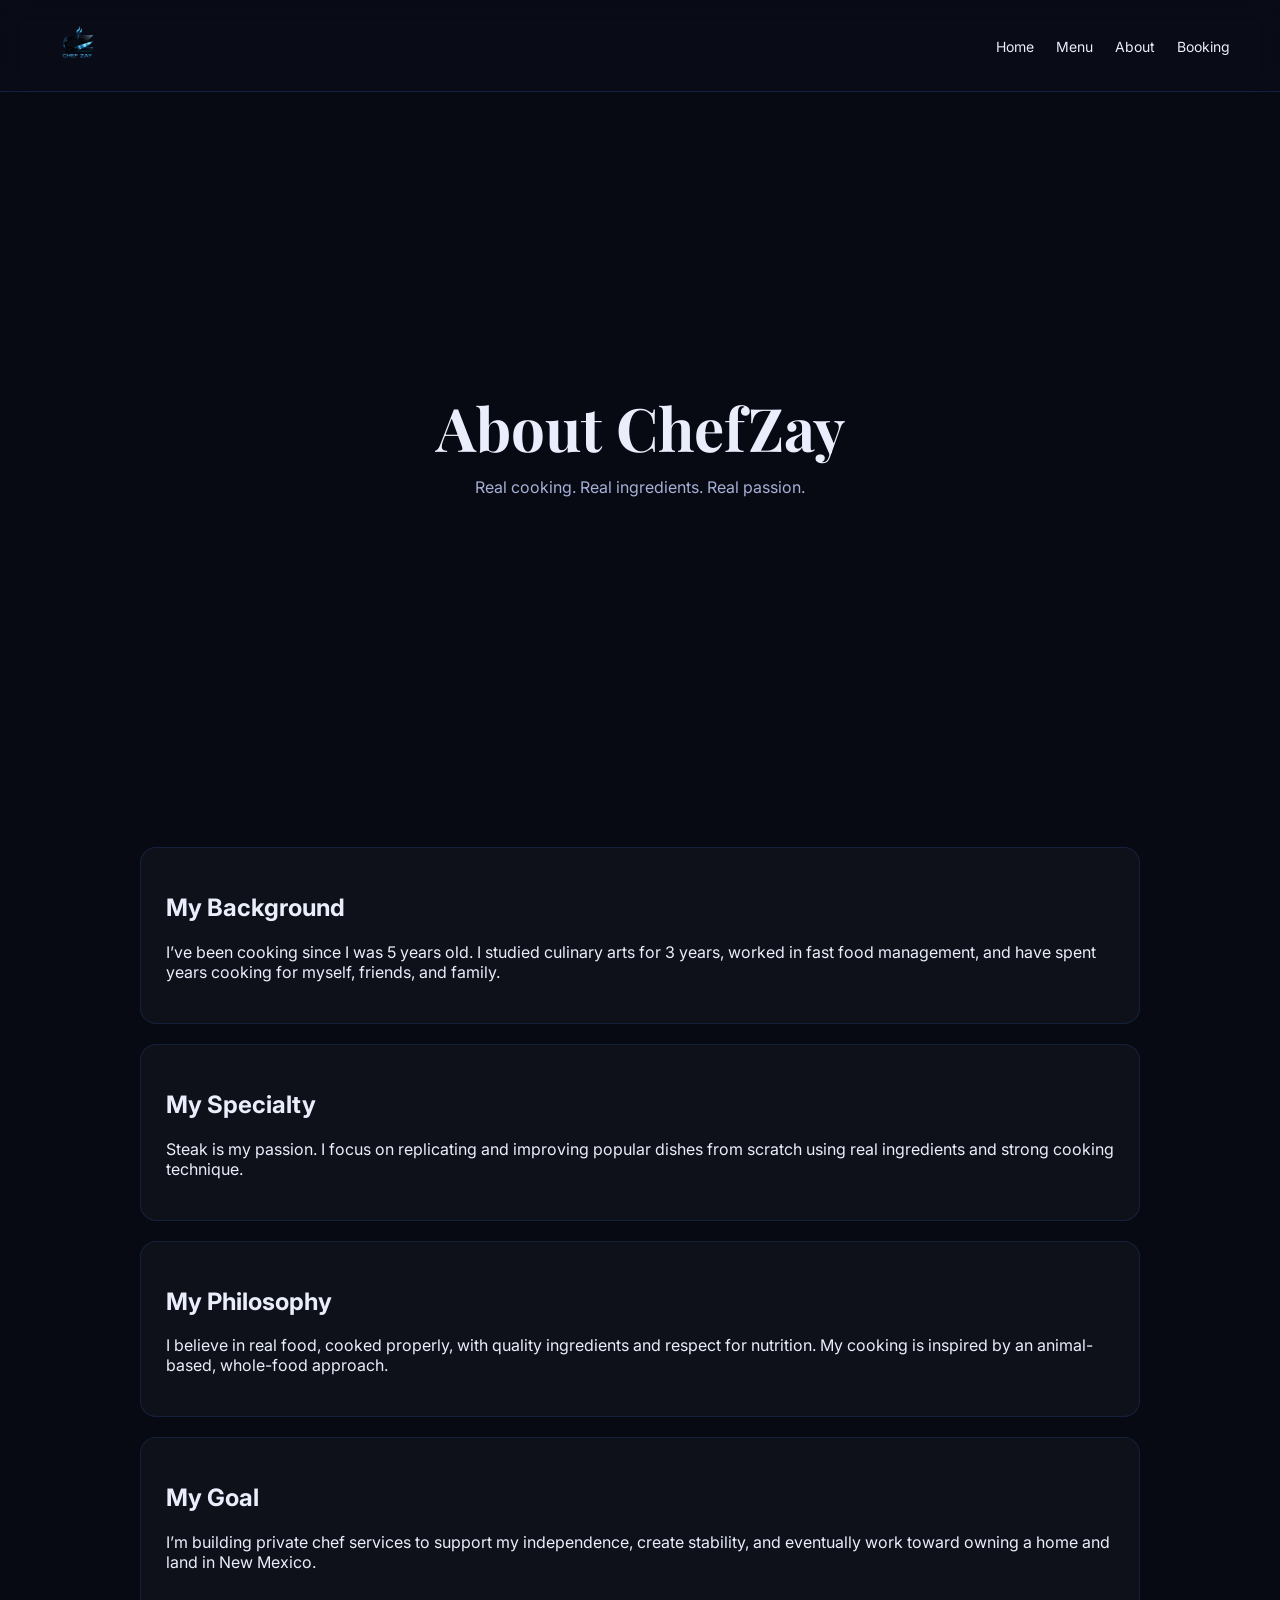
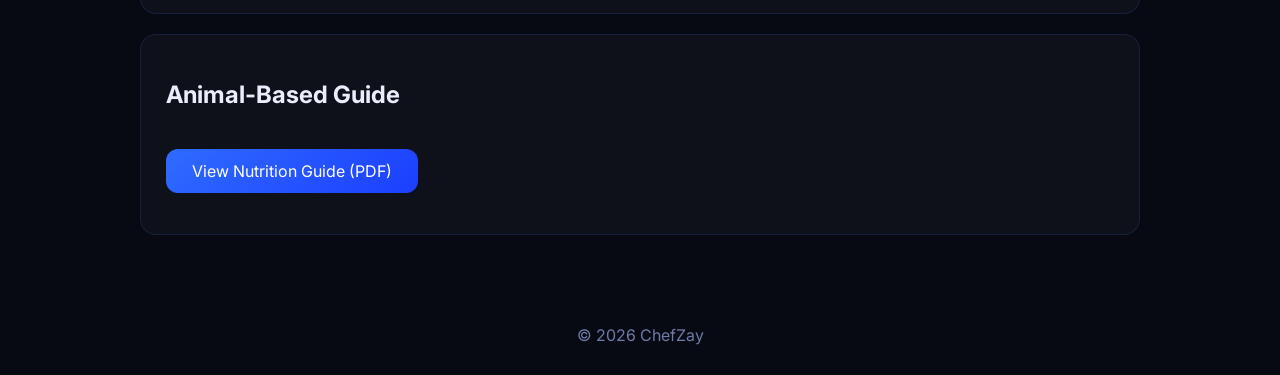
==== about.html @ 375d73d8 "Revise About section with personal background and philosophy" ====
<!DOCTYPE html>
<html>
<head>
  <title>About | ChefZay</title>
  <link rel="stylesheet" href="Style.css">
</head>

<body>

<nav>
  <img src="Chefzaylogo.PNG" class="logo">

  <div>
    <a href="index.html">Home</a>
    <a href="menu.html">Menu</a>
    <a href="about.html">About</a>
    <a href="booking.html">Booking</a>
  </div>
</nav>

<section class="hero">
  <h1>About ChefZay</h1>
  <p>Real cooking. Real ingredients. Real passion.</p>
</section>

<section class="container">

  <div class="card">
    <h2>My Background</h2>
    <p>
      I’ve been cooking since I was 5 years old. I studied culinary arts for 3 years,
      worked in fast food management, and have spent years cooking for myself, friends, and family.
    </p>
  </div>

  <div class="card">
    <h2>My Specialty</h2>
    <p>
      Steak is my passion. I focus on replicating and improving popular dishes from scratch
      using real ingredients and strong cooking technique.
    </p>
  </div>

  <div class="card">
    <h2>My Philosophy</h2>
    <p>
      I believe in real food, cooked properly, with quality ingredients and respect for nutrition.
      My cooking is inspired by an animal-based, whole-food approach.
    </p>
  </div>

  <div class="card">
    <h2>My Goal</h2>
    <p>
      I’m building private chef services to support my independence, create stability,
      and eventually work toward owning a home and land in New Mexico.
    </p>
  </div>

  <div class="card">
    <h2>Animal-Based Guide</h2>
    <p>
      <a class="btn" href="Animal Base Diet Blue Print.pdf" target="_blank">
        View Nutrition Guide (PDF)
      </a>
    </p>
  </div>

</section>

<footer>
  © 2026 ChefZay
</footer>

</body>
</html>
---- Style.css ----
@import url('https://fonts.googleapis.com/css2?family=Inter:wght@300;400;600&family=Playfair+Display:wght@500;600&display=swap');

body {
  margin: 0;
  font-family: 'Inter', sans-serif;
  background: #070a12;
  color: #eaeefc;
}

/* NAV */
nav {
  display: flex;
  justify-content: space-between;
  align-items: center;
  padding: 18px 50px;
  background: rgba(10, 12, 25, 0.7);
  backdrop-filter: blur(12px);
  border-bottom: 1px solid rgba(60, 120, 255, 0.2);
}

nav a {
  color: #eaeefc;
  text-decoration: none;
  margin-left: 18px;
  font-size: 14px;
}

nav a:hover {
  color: #3c78ff;
}

.logo {
  height: 55px;
}

/* HERO */
.hero {
  height: 75vh;
  display: flex;
  flex-direction: column;
  justify-content: center;
  align-items: center;
  text-align: center;
  padding: 20px;
}

.hero h1 {
  font-family: 'Playfair Display', serif;
  font-size: 60px;
  margin: 0;
}

.hero p {
  color: #a7b0d6;
  max-width: 700px;
  margin-top: 10px;
}

/* BUTTON */
.btn {
  margin-top: 20px;
  padding: 12px 26px;
  background: linear-gradient(135deg, #2f6bff, #1c3fff);
  color: white;
  border-radius: 12px;
  text-decoration: none;
  display: inline-block;
}

.btn:hover {
  transform: translateY(-3px);
}

/* LAYOUT */
.container {
  max-width: 1000px;
  margin: auto;
  padding: 40px 20px;
}

/* CARD */
.card {
  background: rgba(255,255,255,0.03);
  border: 1px solid rgba(60,120,255,0.15);
  border-radius: 16px;
  padding: 25px;
  margin-bottom: 20px;
}

/* INPUTS */
input, textarea {
  width: 100%;
  padding: 12px;
  margin-bottom: 10px;
  border-radius: 10px;
  border: 1px solid rgba(60,120,255,0.2);
  background: rgba(255,255,255,0.05);
  color: white;
}

/* FOOTER */
footer {
  text-align: center;
  padding: 30px;
  color: #6f7aa8;
}
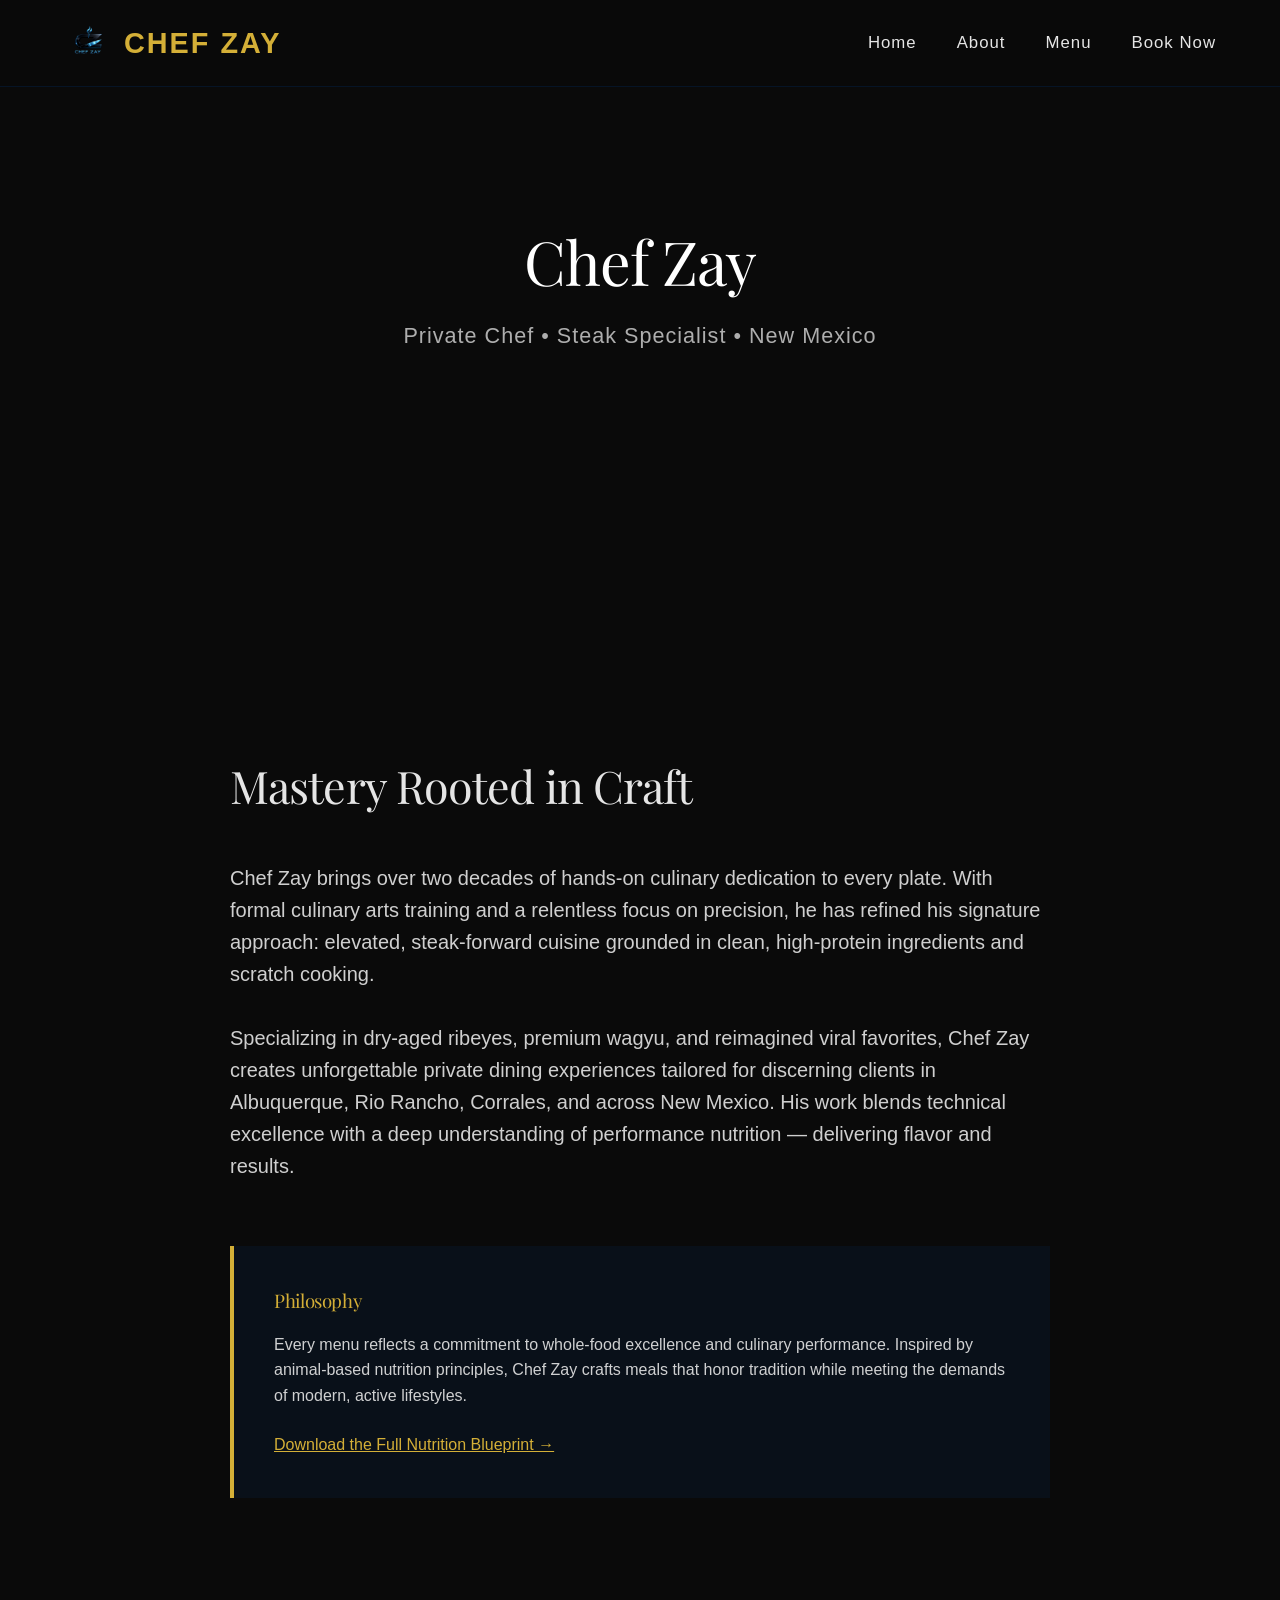
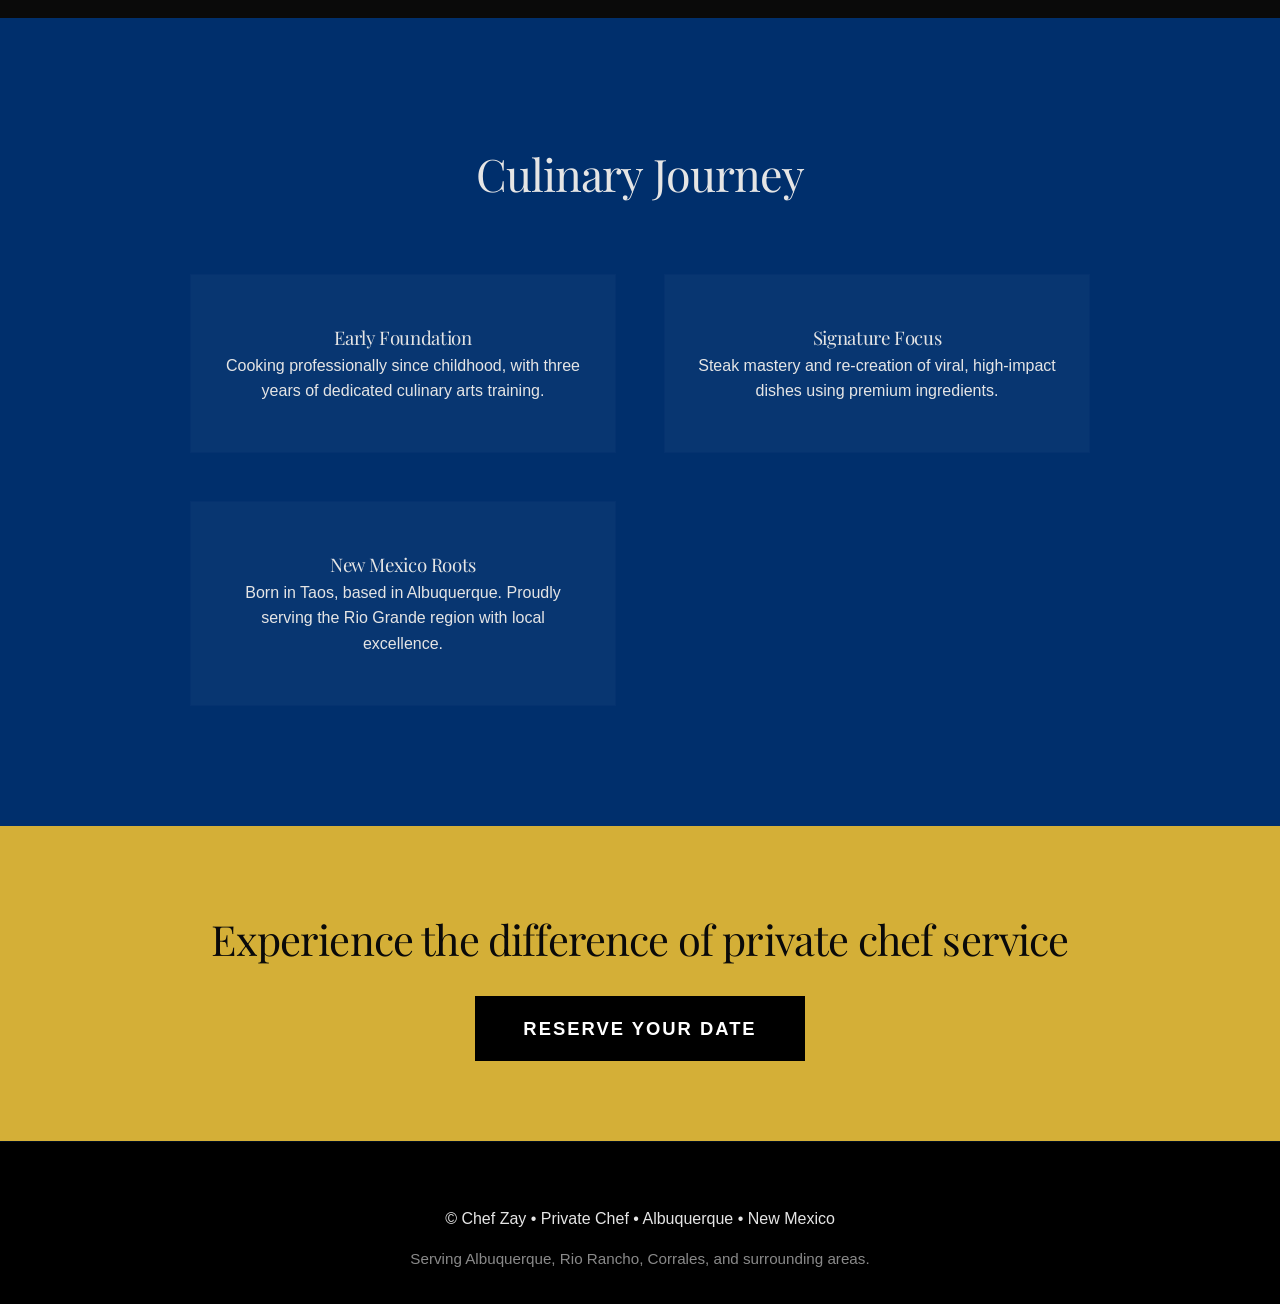
==== commit 84c6a4b9: "Update about.html" ====
--- a/about.html
+++ b/about.html
@@ -1,76 +1,91 @@
 <!DOCTYPE html>
-<html>
+<html lang="en">
 <head>
-  <title>About | ChefZay</title>
-  <link rel="stylesheet" href="Style.css">
+    <meta charset="UTF-8">
+    <meta name="viewport" content="width=device-width, initial-scale=1.0">
+    <title>About Chef Zay | Private Chef New Mexico</title>
+    <link rel="stylesheet" href="Style.css">
+    <style>
+        @import url('https://fonts.googleapis.com/css2?family=Playfair+Display:wght@400;700&family=Inter:wght@400;500;600&display=swap');
+    </style>
 </head>
-
 <body>
 
-<nav>
-  <img src="Chefzaylogo.PNG" class="logo">
+    <!-- Navbar -->
+    <nav class="navbar">
+        <div class="logo">
+            <img src="Chefzaylogo.PNG" alt="Chef Zay Logo" style="height: 48px; width: auto;">
+            CHEF ZAY
+        </div>
+        <div class="nav-links">
+            <a href="index.html">Home</a>
+            <a href="about.html">About</a>
+            <a href="menu.html">Menu</a>
+            <a href="booking.html">Book Now</a>
+        </div>
+    </nav>
 
-  <div>
-    <a href="index.html">Home</a>
-    <a href="menu.html">Menu</a>
-    <a href="about.html">About</a>
-    <a href="booking.html">Booking</a>
-  </div>
-</nav>
+    <!-- Hero -->
+    <section class="hero" style="height: 70vh; background: linear-gradient(rgba(10,10,10,0.75), rgba(10,10,10,0.85)), url('https://picsum.photos/id/1015/2000/1200') center/cover no-repeat;">
+        <div class="hero-content">
+            <h1 style="font-size: 3.8rem;">Chef Zay</h1>
+            <p class="tagline">Private Chef • Steak Specialist • New Mexico</p>
+        </div>
+    </section>
 
-<section class="hero">
-  <h1>About ChefZay</h1>
-  <p>Real cooking. Real ingredients. Real passion.</p>
-</section>
+    <!-- Bio -->
+    <section class="section">
+        <div style="max-width: 820px; margin: 0 auto;">
+            <h2>Mastery Rooted in Craft</h2>
+            <p style="font-size: 1.25rem; margin-top: 2.5rem; opacity: 0.9;">
+                Chef Zay brings over two decades of hands-on culinary dedication to every plate. With formal culinary arts training and a relentless focus on precision, he has refined his signature approach: elevated, steak-forward cuisine grounded in clean, high-protein ingredients and scratch cooking.
+            </p>
+            <p style="font-size: 1.25rem; margin-top: 2rem; opacity: 0.9;">
+                Specializing in dry-aged ribeyes, premium wagyu, and reimagined viral favorites, Chef Zay creates unforgettable private dining experiences tailored for discerning clients in Albuquerque, Rio Rancho, Corrales, and across New Mexico. His work blends technical excellence with a deep understanding of performance nutrition — delivering flavor and results.
+            </p>
+            
+            <div style="margin-top: 4rem; padding: 2.5rem; background: rgba(0, 47, 108, 0.15); border-left: 4px solid var(--gold);">
+                <h3 style="color: var(--gold); margin-bottom: 1rem;">Philosophy</h3>
+                <p style="opacity: 0.9;">
+                    Every menu reflects a commitment to whole-food excellence and culinary performance. Inspired by animal-based nutrition principles, Chef Zay crafts meals that honor tradition while meeting the demands of modern, active lifestyles.
+                </p>
+                <a href="Animal Base Diet Blue Print.pdf" target="_blank" style="color: var(--gold); margin-top: 1.5rem; display: inline-block; text-decoration: underline;">Download the Full Nutrition Blueprint →</a>
+            </div>
+        </div>
+    </section>
 
-<section class="container">
+    <!-- Experience Highlights -->
+    <section class="section section-dark">
+        <div class="text-center" style="max-width: 900px; margin: 0 auto;">
+            <h2>Culinary Journey</h2>
+            <div class="services-grid" style="margin-top: 4rem;">
+                <div class="service-card">
+                    <h3>Early Foundation</h3>
+                    <p>Cooking professionally since childhood, with three years of dedicated culinary arts training.</p>
+                </div>
+                <div class="service-card">
+                    <h3>Signature Focus</h3>
+                    <p>Steak mastery and re-creation of viral, high-impact dishes using premium ingredients.</p>
+                </div>
+                <div class="service-card">
+                    <h3>New Mexico Roots</h3>
+                    <p>Born in Taos, based in Albuquerque. Proudly serving the Rio Grande region with local excellence.</p>
+                </div>
+            </div>
+        </div>
+    </section>
 
-  <div class="card">
-    <h2>My Background</h2>
-    <p>
-      I’ve been cooking since I was 5 years old. I studied culinary arts for 3 years,
-      worked in fast food management, and have spent years cooking for myself, friends, and family.
-    </p>
-  </div>
+    <!-- CTA -->
+    <section style="background: var(--gold); color: var(--vantablack); padding: 5rem 8%; text-align: center;">
+        <h2 style="font-size: 2.6rem; margin-bottom: 1.5rem;">Experience the difference of private chef service</h2>
+        <a href="booking.html" class="cta-button" style="background: #000; color: white; font-size: 1.15rem;">Reserve Your Date</a>
+    </section>
 
-  <div class="card">
-    <h2>My Specialty</h2>
-    <p>
-      Steak is my passion. I focus on replicating and improving popular dishes from scratch
-      using real ingredients and strong cooking technique.
-    </p>
-  </div>
-
-  <div class="card">
-    <h2>My Philosophy</h2>
-    <p>
-      I believe in real food, cooked properly, with quality ingredients and respect for nutrition.
-      My cooking is inspired by an animal-based, whole-food approach.
-    </p>
-  </div>
-
-  <div class="card">
-    <h2>My Goal</h2>
-    <p>
-      I’m building private chef services to support my independence, create stability,
-      and eventually work toward owning a home and land in New Mexico.
-    </p>
-  </div>
-
-  <div class="card">
-    <h2>Animal-Based Guide</h2>
-    <p>
-      <a class="btn" href="Animal Base Diet Blue Print.pdf" target="_blank">
-        View Nutrition Guide (PDF)
-      </a>
-    </p>
-  </div>
-
-</section>
-
-<footer>
-  © 2026 ChefZay
-</footer>
+    <!-- Footer -->
+    <footer>
+        <p style="margin-bottom: 1rem;">© Chef Zay • Private Chef • Albuquerque • New Mexico</p>
+        <p style="opacity: 0.6; font-size: 0.95rem;">Serving Albuquerque, Rio Rancho, Corrales, and surrounding areas.</p>
+    </footer>
 
 </body>
-</html>
+</html>
--- a/Style.css
+++ b/Style.css
@@ -1,106 +1,171 @@
-@import url('https://fonts.googleapis.com/css2?family=Inter:wght@300;400;600&family=Playfair+Display:wght@500;600&display=swap');
+/* ChefZay - Vanta Black + Ford Blue Luxury Styles */
+:root {
+    --vantablack: #0a0a0a;
+    --fordblue: #002F6C;
+    --gold: #d4af37;
+    --text: #e5e5e5;
+    --light-text: #c0c0c0;
+}
+
+* {
+    margin: 0;
+    padding: 0;
+    box-sizing: border-box;
+}
 
 body {
-  margin: 0;
-  font-family: 'Inter', sans-serif;
-  background: #070a12;
-  color: #eaeefc;
+    font-family: 'Helvetica Neue', Arial, sans-serif;
+    background-color: var(--vantablack);
+    color: var(--text);
+    line-height: 1.6;
+    overflow-x: hidden;
 }
 
-/* NAV */
-nav {
-  display: flex;
-  justify-content: space-between;
-  align-items: center;
-  padding: 18px 50px;
-  background: rgba(10, 12, 25, 0.7);
-  backdrop-filter: blur(12px);
-  border-bottom: 1px solid rgba(60, 120, 255, 0.2);
+h1, h2, h3 {
+    font-family: 'Georgia', 'Playfair Display', serif;
+    font-weight: 400;
+    letter-spacing: -0.02em;
 }
 
-nav a {
-  color: #eaeefc;
-  text-decoration: none;
-  margin-left: 18px;
-  font-size: 14px;
+h1 {
+    font-size: 4.5rem;
+    line-height: 1.1;
 }
 
-nav a:hover {
-  color: #3c78ff;
+h2 {
+    font-size: 2.8rem;
+}
+
+a {
+    color: inherit;
+    text-decoration: none;
+}
+
+.navbar {
+    position: fixed;
+    top: 0;
+    width: 100%;
+    background: rgba(10, 10, 10, 0.97);
+    backdrop-filter: blur(12px);
+    z-index: 1000;
+    padding: 1.2rem 5%;
+    display: flex;
+    align-items: center;
+    justify-content: space-between;
+    border-bottom: 1px solid rgba(0, 47, 108, 0.3);
 }
 
 .logo {
-  height: 55px;
+    font-size: 1.8rem;
+    font-weight: 700;
+    letter-spacing: 2px;
+    color: var(--gold);
+    display: flex;
+    align-items: center;
+    gap: 12px;
 }
 
-/* HERO */
+.nav-links {
+    display: flex;
+    gap: 2.5rem;
+    font-size: 1.05rem;
+    letter-spacing: 1px;
+}
+
+.nav-links a:hover {
+    color: var(--gold);
+}
+
 .hero {
-  height: 75vh;
-  display: flex;
-  flex-direction: column;
-  justify-content: center;
-  align-items: center;
-  text-align: center;
-  padding: 20px;
+    height: 100vh;
+    background: linear-gradient(rgba(10,10,10,0.75), rgba(10,10,10,0.85)), url('https://picsum.photos/id/1015/2000/1200') center/cover no-repeat;
+    display: flex;
+    align-items: center;
+    justify-content: center;
+    text-align: center;
+    position: relative;
+}
+
+.hero-content {
+    max-width: 900px;
+    padding: 0 2rem;
 }
 
 .hero h1 {
-  font-family: 'Playfair Display', serif;
-  font-size: 60px;
-  margin: 0;
+    margin-bottom: 1.5rem;
+    color: white;
 }
 
-.hero p {
-  color: #a7b0d6;
-  max-width: 700px;
-  margin-top: 10px;
+.tagline {
+    font-size: 1.35rem;
+    margin-bottom: 3rem;
+    opacity: 0.9;
+    letter-spacing: 1px;
+    color: var(--light-text);
 }
 
-/* BUTTON */
-.btn {
-  margin-top: 20px;
-  padding: 12px 26px;
-  background: linear-gradient(135deg, #2f6bff, #1c3fff);
-  color: white;
-  border-radius: 12px;
-  text-decoration: none;
-  display: inline-block;
+.cta-button {
+    display: inline-block;
+    background: var(--gold);
+    color: var(--vantablack);
+    padding: 1.1rem 3rem;
+    font-size: 1.1rem;
+    font-weight: 600;
+    letter-spacing: 2px;
+    border: none;
+    cursor: pointer;
+    transition: all 0.4s ease;
+    text-transform: uppercase;
 }
 
-.btn:hover {
-  transform: translateY(-3px);
+.cta-button:hover {
+    background: white;
+    transform: scale(1.05);
 }
 
-/* LAYOUT */
-.container {
-  max-width: 1000px;
-  margin: auto;
-  padding: 40px 20px;
+.section {
+    padding: 120px 8%;
 }
 
-/* CARD */
-.card {
-  background: rgba(255,255,255,0.03);
-  border: 1px solid rgba(60,120,255,0.15);
-  border-radius: 16px;
-  padding: 25px;
-  margin-bottom: 20px;
+.section-dark {
+    background: var(--fordblue);
 }
 
-/* INPUTS */
-input, textarea {
-  width: 100%;
-  padding: 12px;
-  margin-bottom: 10px;
-  border-radius: 10px;
-  border: 1px solid rgba(60,120,255,0.2);
-  background: rgba(255,255,255,0.05);
-  color: white;
+.text-center {
+    text-align: center;
 }
 
-/* FOOTER */
+.gold-accent {
+    color: var(--gold);
+}
+
+.services-grid {
+    display: grid;
+    grid-template-columns: repeat(auto-fit, minmax(340px, 1fr));
+    gap: 3rem;
+    margin-top: 4rem;
+}
+
+.service-card {
+    background: rgba(255,255,255,0.03);
+    padding: 3rem 2rem;
+    border: 1px solid rgba(0, 47, 108, 0.4);
+    transition: all 0.4s ease;
+}
+
+.service-card:hover {
+    border-color: var(--gold);
+    transform: translateY(-12px);
+}
+
 footer {
-  text-align: center;
-  padding: 30px;
-  color: #6f7aa8;
+    background: #000;
+    padding: 4rem 8% 2rem;
+    text-align: center;
+    border-top: 1px solid rgba(0, 47, 108, 0.3);
 }
+
+@media (max-width: 768px) {
+    h1 { font-size: 3.2rem; }
+    .nav-links { gap: 1.5rem; font-size: 1rem; }
+}
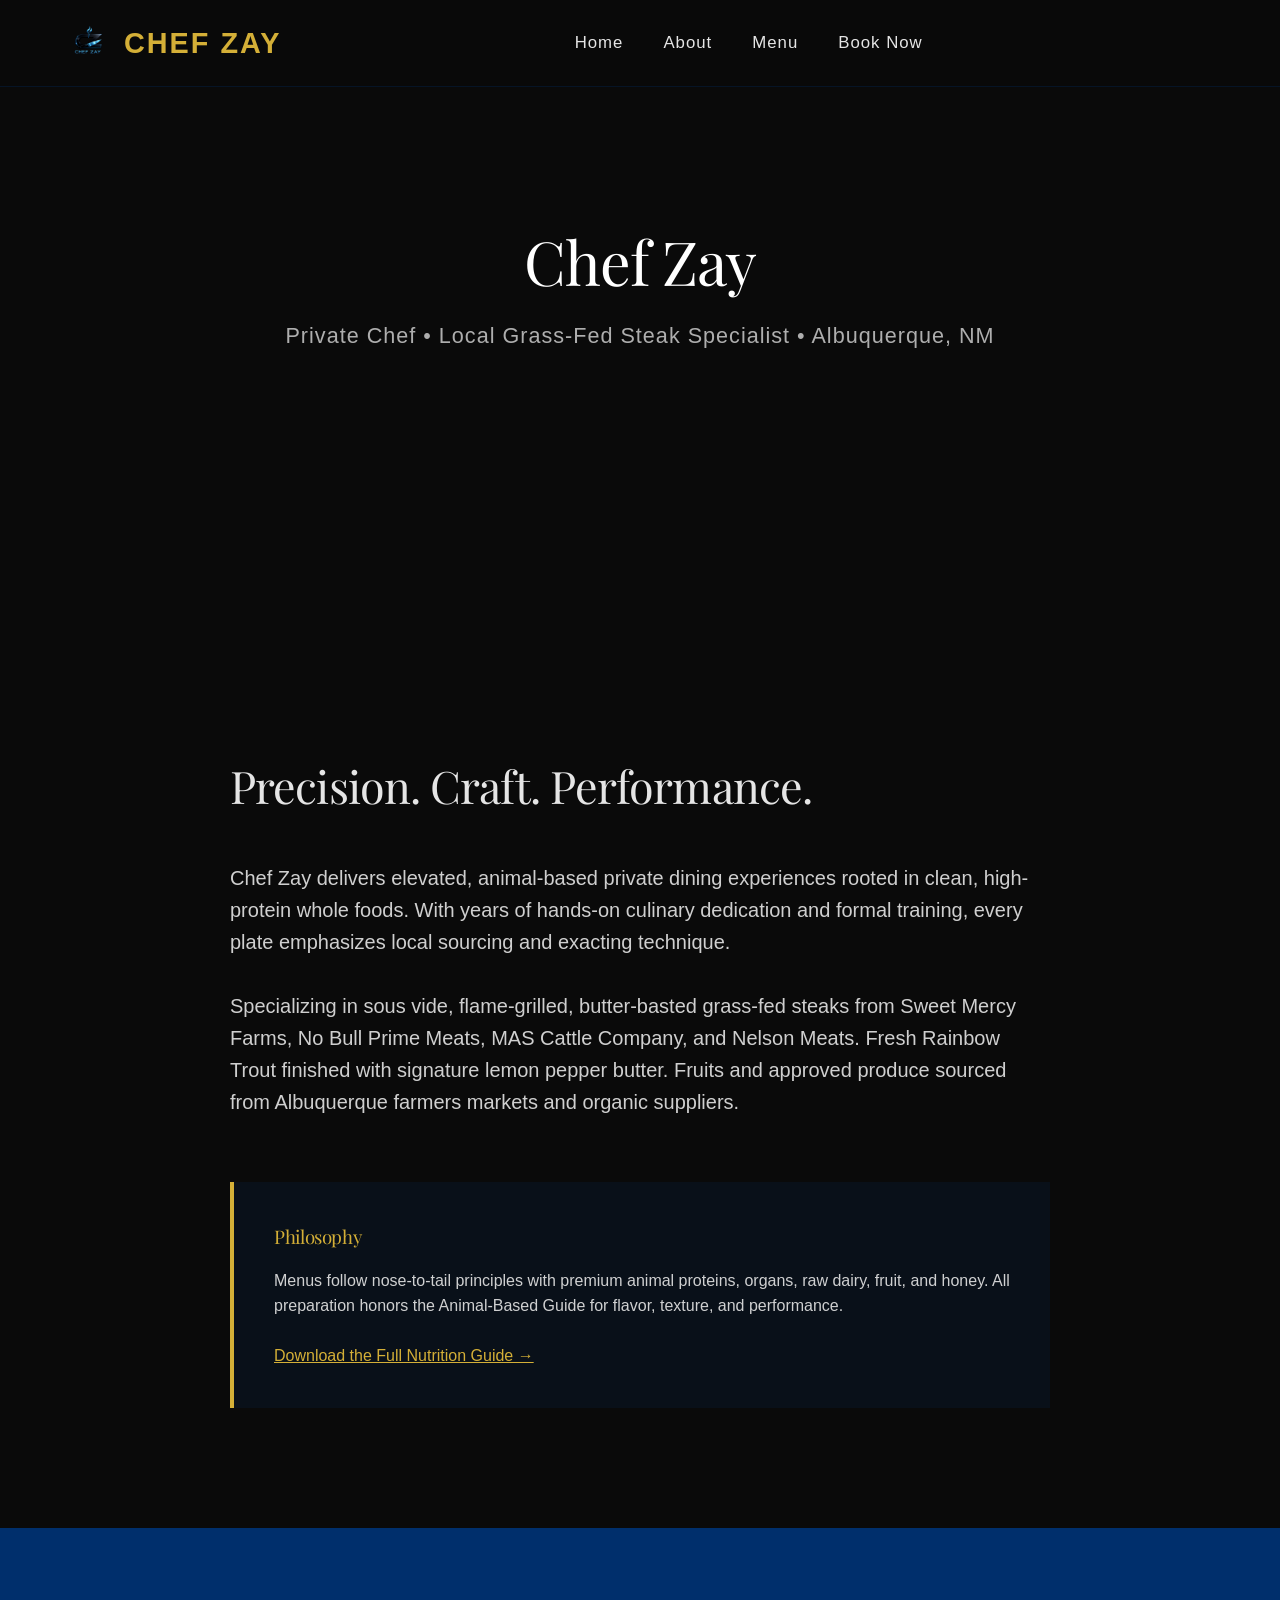
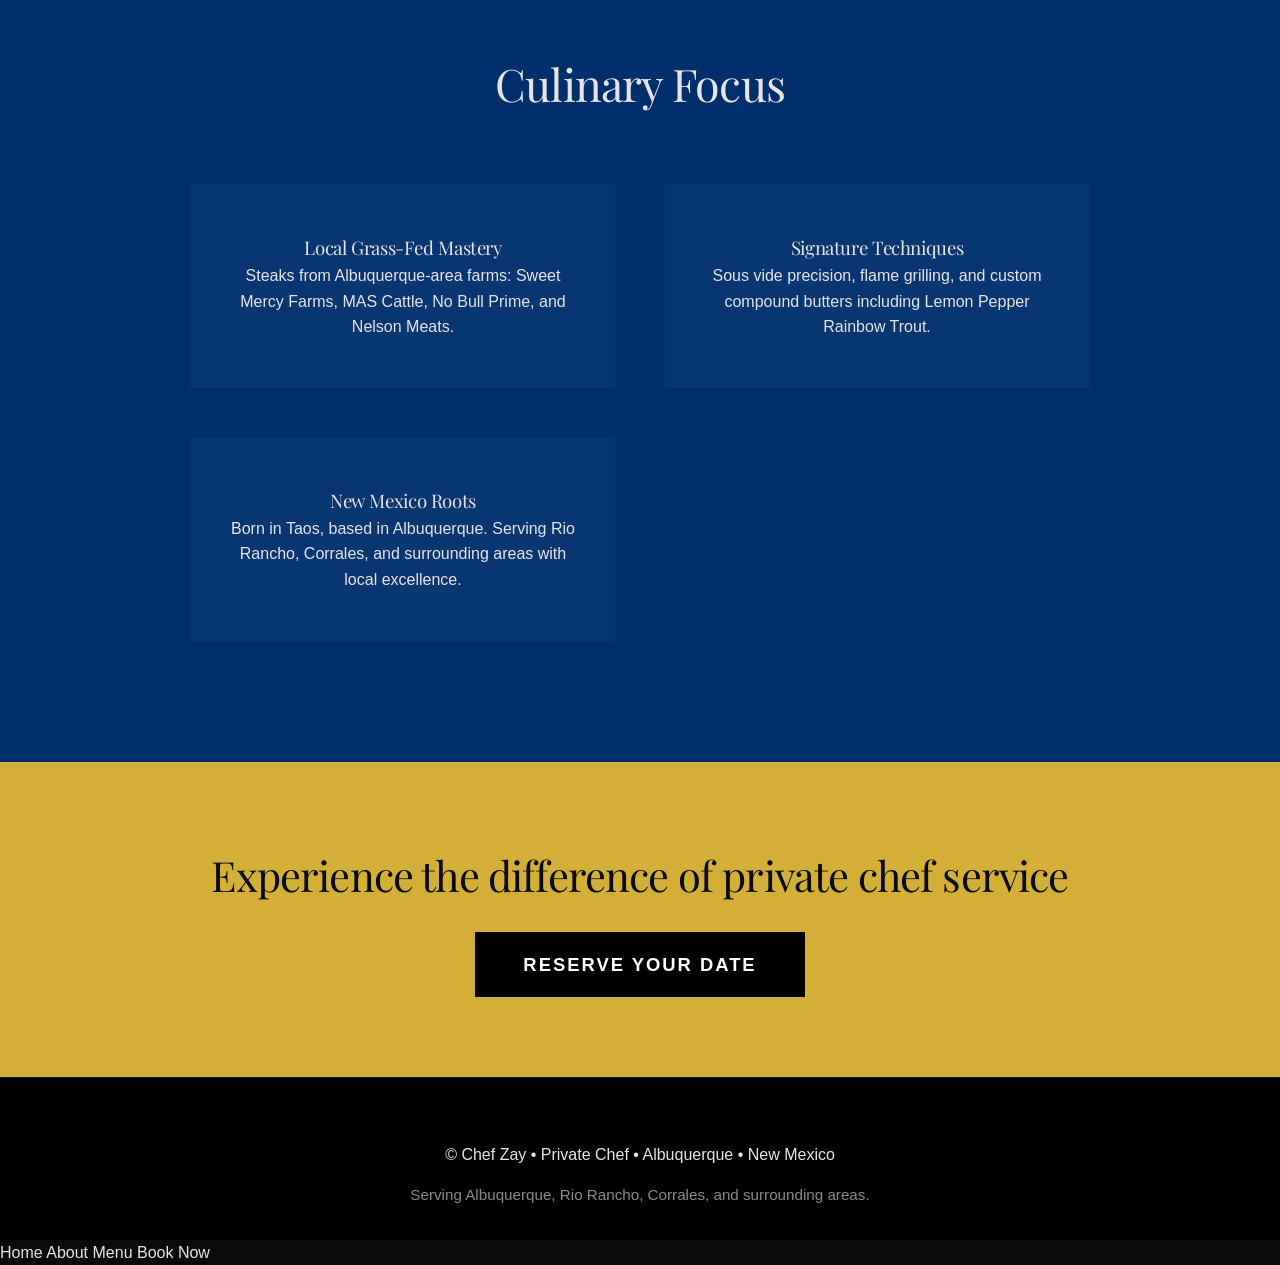
==== commit 6d8d6490: "Update about.html" ====
--- a/about.html
+++ b/about.html
@@ -3,6 +3,7 @@
 <head>
     <meta charset="UTF-8">
     <meta name="viewport" content="width=device-width, initial-scale=1.0">
+    <meta name="description" content="Chef Zay - Albuquerque Private Chef specializing in local grass-fed steaks and animal-based performance cuisine.">
     <title>About Chef Zay | Private Chef New Mexico</title>
     <link rel="stylesheet" href="Style.css">
     <style>
@@ -29,27 +30,30 @@
     <section class="hero" style="height: 70vh; background: linear-gradient(rgba(10,10,10,0.75), rgba(10,10,10,0.85)), url('https://picsum.photos/id/1015/2000/1200') center/cover no-repeat;">
         <div class="hero-content">
             <h1 style="font-size: 3.8rem;">Chef Zay</h1>
-            <p class="tagline">Private Chef • Steak Specialist • New Mexico</p>
+            <p class="tagline">Private Chef • Local Grass-Fed Steak Specialist • Albuquerque, NM</p>
         </div>
     </section>
 
     <!-- Bio -->
     <section class="section">
         <div style="max-width: 820px; margin: 0 auto;">
-            <h2>Mastery Rooted in Craft</h2>
+            <h2>Precision. Craft. Performance.</h2>
             <p style="font-size: 1.25rem; margin-top: 2.5rem; opacity: 0.9;">
-                Chef Zay brings over two decades of hands-on culinary dedication to every plate. With formal culinary arts training and a relentless focus on precision, he has refined his signature approach: elevated, steak-forward cuisine grounded in clean, high-protein ingredients and scratch cooking.
+                Chef Zay delivers elevated, animal-based private dining experiences rooted in clean, high-protein whole foods. 
+                With years of hands-on culinary dedication and formal training, every plate emphasizes local sourcing and exacting technique.
             </p>
             <p style="font-size: 1.25rem; margin-top: 2rem; opacity: 0.9;">
-                Specializing in dry-aged ribeyes, premium wagyu, and reimagined viral favorites, Chef Zay creates unforgettable private dining experiences tailored for discerning clients in Albuquerque, Rio Rancho, Corrales, and across New Mexico. His work blends technical excellence with a deep understanding of performance nutrition — delivering flavor and results.
+                Specializing in sous vide, flame-grilled, butter-basted grass-fed steaks from Sweet Mercy Farms, No Bull Prime Meats, MAS Cattle Company, and Nelson Meats. 
+                Fresh Rainbow Trout finished with signature lemon pepper butter. Fruits and approved produce sourced from Albuquerque farmers markets and organic suppliers.
             </p>
             
             <div style="margin-top: 4rem; padding: 2.5rem; background: rgba(0, 47, 108, 0.15); border-left: 4px solid var(--gold);">
                 <h3 style="color: var(--gold); margin-bottom: 1rem;">Philosophy</h3>
                 <p style="opacity: 0.9;">
-                    Every menu reflects a commitment to whole-food excellence and culinary performance. Inspired by animal-based nutrition principles, Chef Zay crafts meals that honor tradition while meeting the demands of modern, active lifestyles.
+                    Menus follow nose-to-tail principles with premium animal proteins, organs, raw dairy, fruit, and honey. 
+                    All preparation honors the Animal-Based Guide for flavor, texture, and performance.
                 </p>
-                <a href="Animal Base Diet Blue Print.pdf" target="_blank" style="color: var(--gold); margin-top: 1.5rem; display: inline-block; text-decoration: underline;">Download the Full Nutrition Blueprint →</a>
+                <a href="Animal Base Diet Blue Print.pdf" target="_blank" style="color: var(--gold); margin-top: 1.5rem; display: inline-block; text-decoration: underline;">Download the Full Nutrition Guide →</a>
             </div>
         </div>
     </section>
@@ -57,19 +61,19 @@
     <!-- Experience Highlights -->
     <section class="section section-dark">
         <div class="text-center" style="max-width: 900px; margin: 0 auto;">
-            <h2>Culinary Journey</h2>
+            <h2>Culinary Focus</h2>
             <div class="services-grid" style="margin-top: 4rem;">
                 <div class="service-card">
-                    <h3>Early Foundation</h3>
-                    <p>Cooking professionally since childhood, with three years of dedicated culinary arts training.</p>
+                    <h3>Local Grass-Fed Mastery</h3>
+                    <p>Steaks from Albuquerque-area farms: Sweet Mercy Farms, MAS Cattle, No Bull Prime, and Nelson Meats.</p>
                 </div>
                 <div class="service-card">
-                    <h3>Signature Focus</h3>
-                    <p>Steak mastery and re-creation of viral, high-impact dishes using premium ingredients.</p>
+                    <h3>Signature Techniques</h3>
+                    <p>Sous vide precision, flame grilling, and custom compound butters including Lemon Pepper Rainbow Trout.</p>
                 </div>
                 <div class="service-card">
                     <h3>New Mexico Roots</h3>
-                    <p>Born in Taos, based in Albuquerque. Proudly serving the Rio Grande region with local excellence.</p>
+                    <p>Born in Taos, based in Albuquerque. Serving Rio Rancho, Corrales, and surrounding areas with local excellence.</p>
                 </div>
             </div>
         </div>
@@ -87,5 +91,31 @@
         <p style="opacity: 0.6; font-size: 0.95rem;">Serving Albuquerque, Rio Rancho, Corrales, and surrounding areas.</p>
     </footer>
 
+    <!-- Mobile Menu Script -->
+    <script>
+        const hamburger = document.createElement('div');
+        hamburger.className = 'hamburger';
+        hamburger.innerHTML = `<span></span><span></span><span></span>`;
+        document.querySelector('.navbar').appendChild(hamburger);
+
+        const mobileMenu = document.createElement('div');
+        mobileMenu.className = 'mobile-menu';
+        mobileMenu.innerHTML = `
+            <a href="index.html">Home</a>
+            <a href="about.html">About</a>
+            <a href="menu.html">Menu</a>
+            <a href="booking.html">Book Now</a>
+        `;
+        document.body.appendChild(mobileMenu);
+
+        hamburger.addEventListener('click', () => {
+            mobileMenu.classList.toggle('active');
+            const spans = hamburger.querySelectorAll('span');
+            spans[0].style.transform = mobileMenu.classList.contains('active') ? 'rotate(45deg) translate(5px, 5px)' : '';
+            spans[1].style.opacity = mobileMenu.classList.contains('active') ? '0' : '1';
+            spans[2].style.transform = mobileMenu.classList.contains('active') ? 'rotate(-45deg) translate(7px, -6px)' : '';
+        });
+    </script>
+
 </body>
 </html>
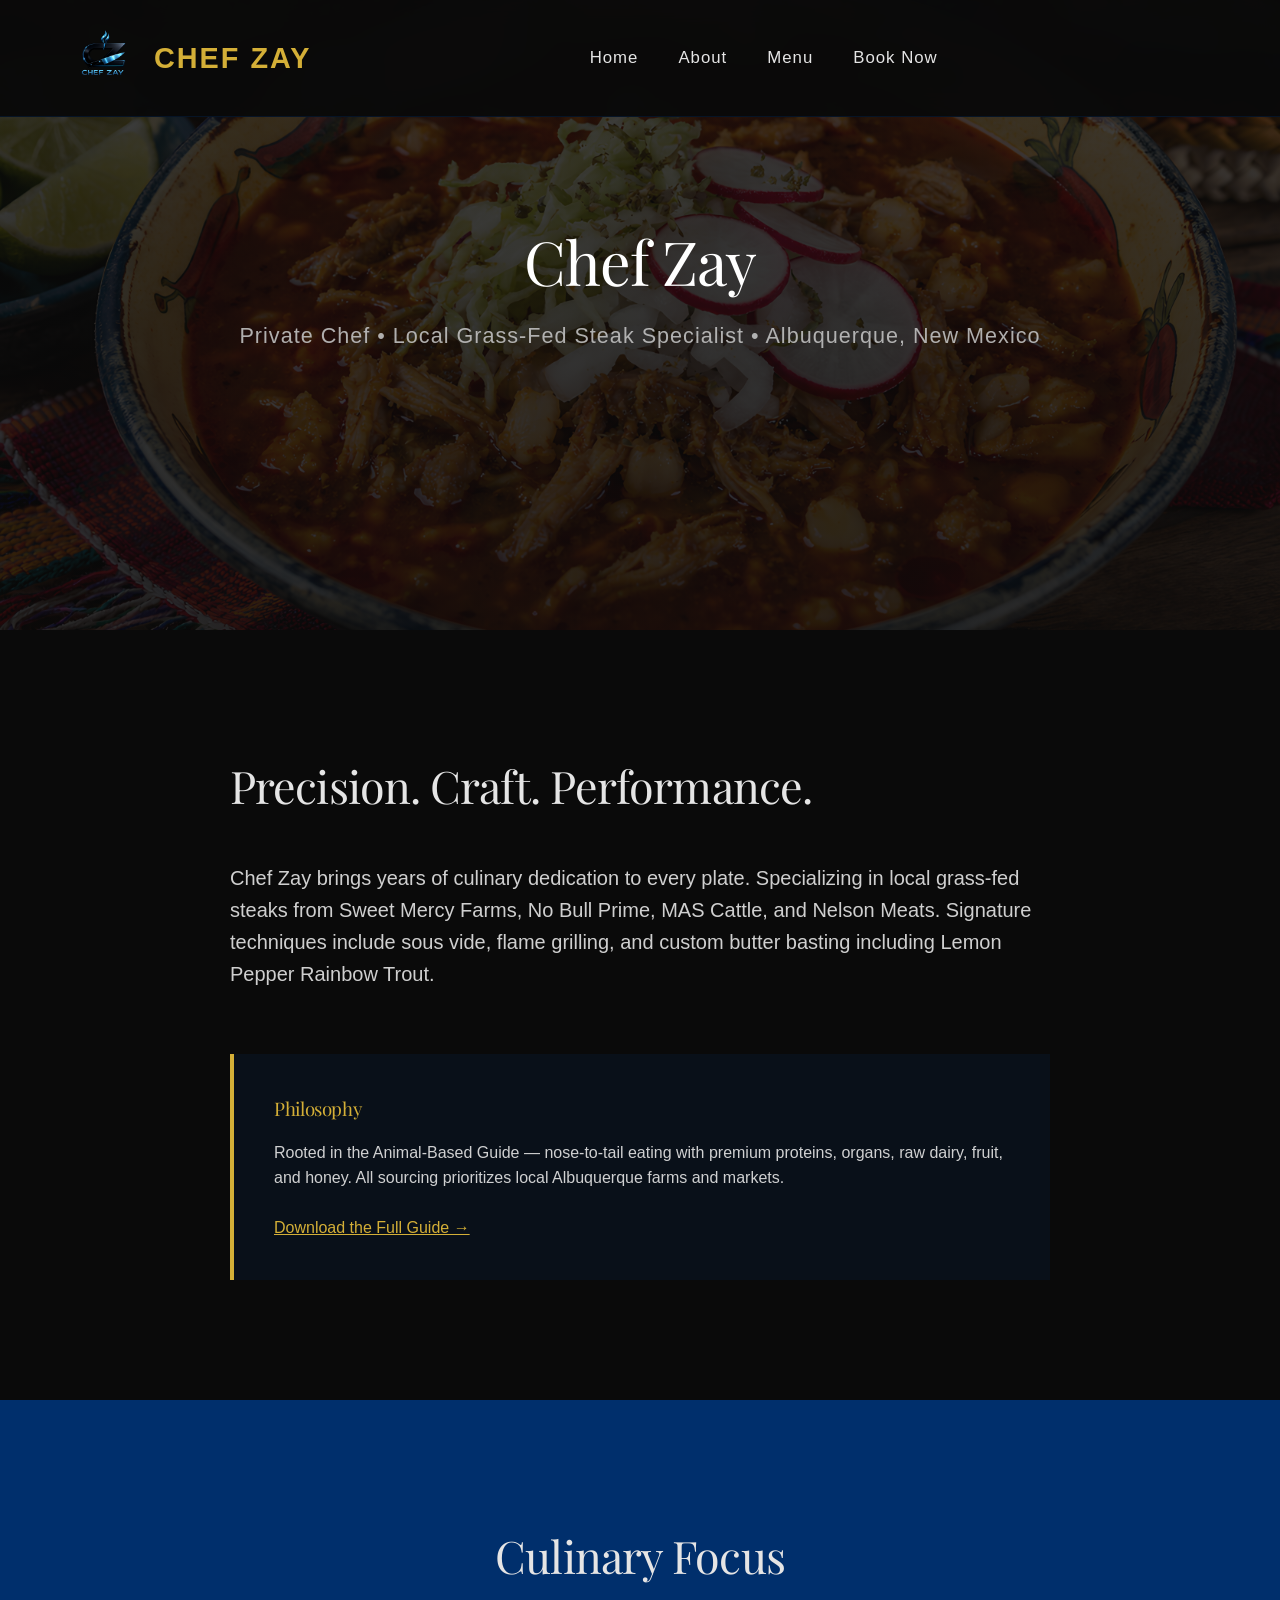
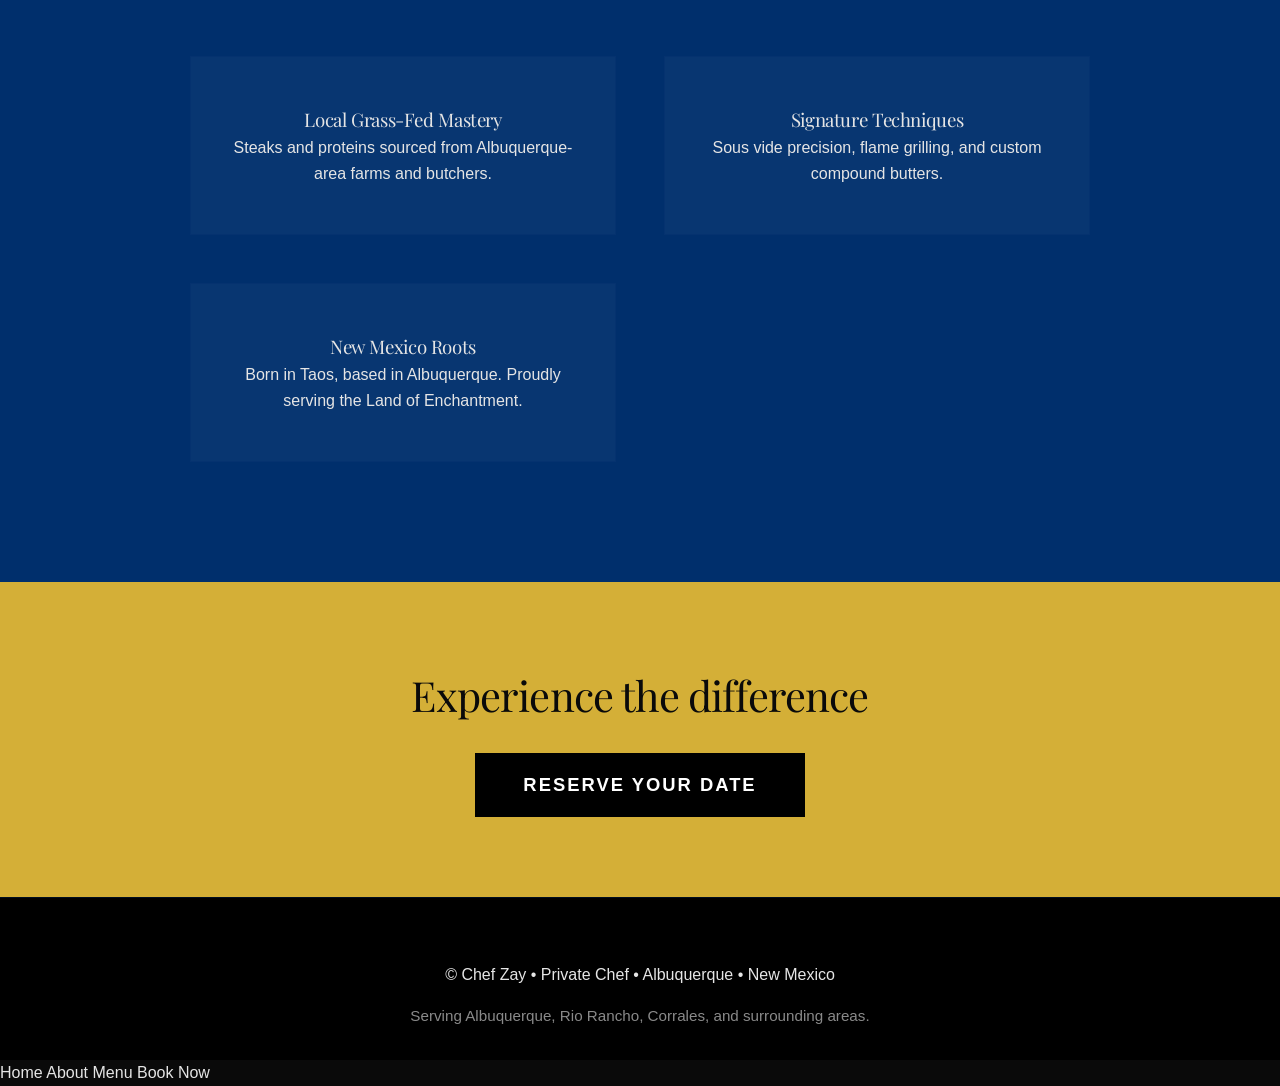
==== commit 4de19670: "Update about.html" ====
--- a/about.html
+++ b/about.html
@@ -3,7 +3,7 @@
 <head>
     <meta charset="UTF-8">
     <meta name="viewport" content="width=device-width, initial-scale=1.0">
-    <meta name="description" content="Chef Zay - Albuquerque Private Chef specializing in local grass-fed steaks and animal-based performance cuisine.">
+    <meta name="description" content="Chef Zay - Albuquerque Private Chef specializing in local grass-fed steaks and animal-based cuisine.">
     <title>About Chef Zay | Private Chef New Mexico</title>
     <link rel="stylesheet" href="Style.css">
     <style>
@@ -15,7 +15,7 @@
     <!-- Navbar -->
     <nav class="navbar">
         <div class="logo">
-            <img src="Chefzaylogo.PNG" alt="Chef Zay Logo" style="height: 48px; width: auto;">
+            <img src="Chefzaylogo.PNG" alt="Chef Zay Logo" style="height: 78px; width: auto;">
             CHEF ZAY
         </div>
         <div class="nav-links">
@@ -27,10 +27,10 @@
     </nav>
 
     <!-- Hero -->
-    <section class="hero" style="height: 70vh; background: linear-gradient(rgba(10,10,10,0.75), rgba(10,10,10,0.85)), url('https://picsum.photos/id/1015/2000/1200') center/cover no-repeat;">
+    <section class="hero" style="height: 70vh; background: linear-gradient(rgba(10,10,10,0.75), rgba(10,10,10,0.85)), url('New%20Mexico%20dinner%20ex2.PNG') center/cover no-repeat;">
         <div class="hero-content">
             <h1 style="font-size: 3.8rem;">Chef Zay</h1>
-            <p class="tagline">Private Chef • Local Grass-Fed Steak Specialist • Albuquerque, NM</p>
+            <p class="tagline">Private Chef • Local Grass-Fed Steak Specialist • Albuquerque, New Mexico</p>
         </div>
     </section>
 
@@ -39,41 +39,37 @@
         <div style="max-width: 820px; margin: 0 auto;">
             <h2>Precision. Craft. Performance.</h2>
             <p style="font-size: 1.25rem; margin-top: 2.5rem; opacity: 0.9;">
-                Chef Zay delivers elevated, animal-based private dining experiences rooted in clean, high-protein whole foods. 
-                With years of hands-on culinary dedication and formal training, every plate emphasizes local sourcing and exacting technique.
-            </p>
-            <p style="font-size: 1.25rem; margin-top: 2rem; opacity: 0.9;">
-                Specializing in sous vide, flame-grilled, butter-basted grass-fed steaks from Sweet Mercy Farms, No Bull Prime Meats, MAS Cattle Company, and Nelson Meats. 
-                Fresh Rainbow Trout finished with signature lemon pepper butter. Fruits and approved produce sourced from Albuquerque farmers markets and organic suppliers.
+                Chef Zay brings years of culinary dedication to every plate. Specializing in local grass-fed steaks from Sweet Mercy Farms, No Bull Prime, MAS Cattle, and Nelson Meats. 
+                Signature techniques include sous vide, flame grilling, and custom butter basting including Lemon Pepper Rainbow Trout.
             </p>
             
             <div style="margin-top: 4rem; padding: 2.5rem; background: rgba(0, 47, 108, 0.15); border-left: 4px solid var(--gold);">
                 <h3 style="color: var(--gold); margin-bottom: 1rem;">Philosophy</h3>
                 <p style="opacity: 0.9;">
-                    Menus follow nose-to-tail principles with premium animal proteins, organs, raw dairy, fruit, and honey. 
-                    All preparation honors the Animal-Based Guide for flavor, texture, and performance.
+                    Rooted in the Animal-Based Guide — nose-to-tail eating with premium proteins, organs, raw dairy, fruit, and honey. 
+                    All sourcing prioritizes local Albuquerque farms and markets.
                 </p>
-                <a href="Animal Base Diet Blue Print.pdf" target="_blank" style="color: var(--gold); margin-top: 1.5rem; display: inline-block; text-decoration: underline;">Download the Full Nutrition Guide →</a>
+                <a href="Animal Base Diet Blue Print.pdf" target="_blank" style="color: var(--gold); margin-top: 1.5rem; display: inline-block; text-decoration: underline;">Download the Full Guide →</a>
             </div>
         </div>
     </section>
 
-    <!-- Experience Highlights -->
+    <!-- Highlights -->
     <section class="section section-dark">
         <div class="text-center" style="max-width: 900px; margin: 0 auto;">
             <h2>Culinary Focus</h2>
             <div class="services-grid" style="margin-top: 4rem;">
                 <div class="service-card">
                     <h3>Local Grass-Fed Mastery</h3>
-                    <p>Steaks from Albuquerque-area farms: Sweet Mercy Farms, MAS Cattle, No Bull Prime, and Nelson Meats.</p>
+                    <p>Steaks and proteins sourced from Albuquerque-area farms and butchers.</p>
                 </div>
                 <div class="service-card">
                     <h3>Signature Techniques</h3>
-                    <p>Sous vide precision, flame grilling, and custom compound butters including Lemon Pepper Rainbow Trout.</p>
+                    <p>Sous vide precision, flame grilling, and custom compound butters.</p>
                 </div>
                 <div class="service-card">
                     <h3>New Mexico Roots</h3>
-                    <p>Born in Taos, based in Albuquerque. Serving Rio Rancho, Corrales, and surrounding areas with local excellence.</p>
+                    <p>Born in Taos, based in Albuquerque. Proudly serving the Land of Enchantment.</p>
                 </div>
             </div>
         </div>
@@ -81,7 +77,7 @@
 
     <!-- CTA -->
     <section style="background: var(--gold); color: var(--vantablack); padding: 5rem 8%; text-align: center;">
-        <h2 style="font-size: 2.6rem; margin-bottom: 1.5rem;">Experience the difference of private chef service</h2>
+        <h2 style="font-size: 2.6rem; margin-bottom: 1.5rem;">Experience the difference</h2>
         <a href="booking.html" class="cta-button" style="background: #000; color: white; font-size: 1.15rem;">Reserve Your Date</a>
     </section>
 
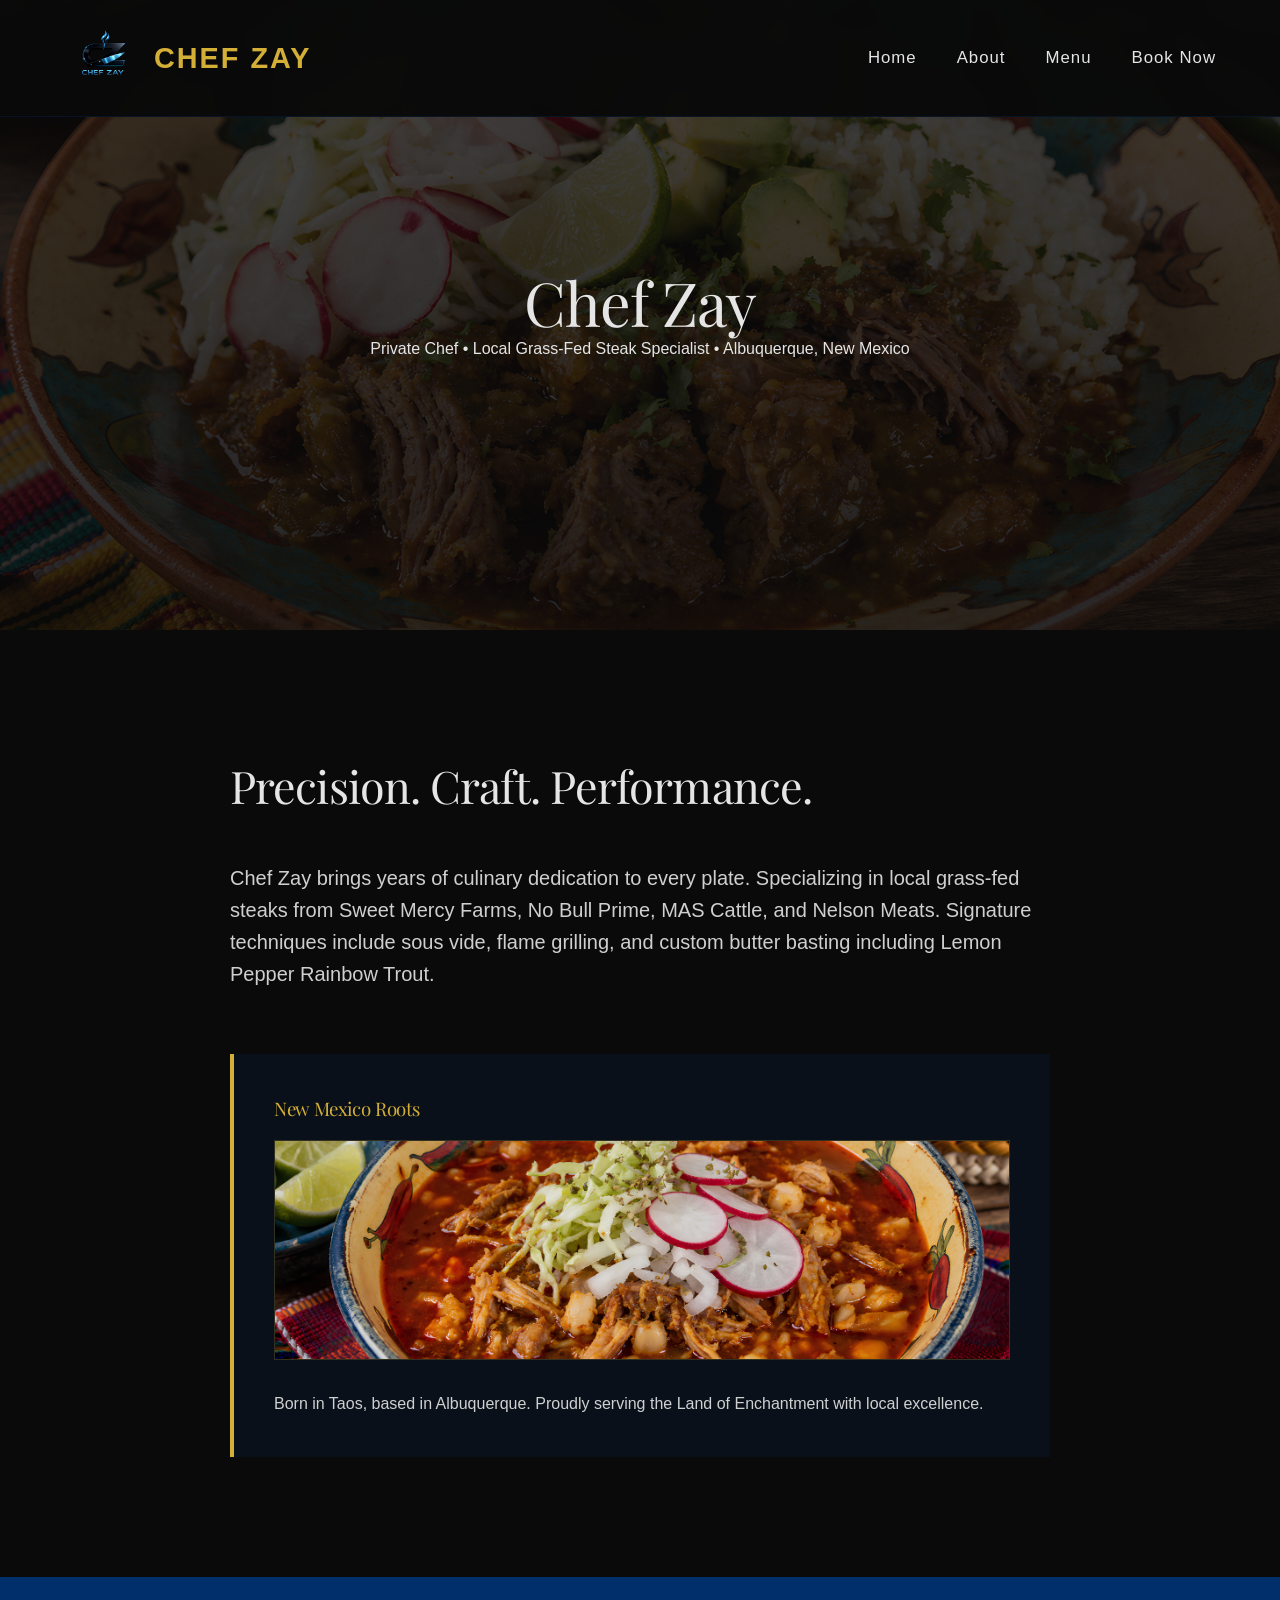
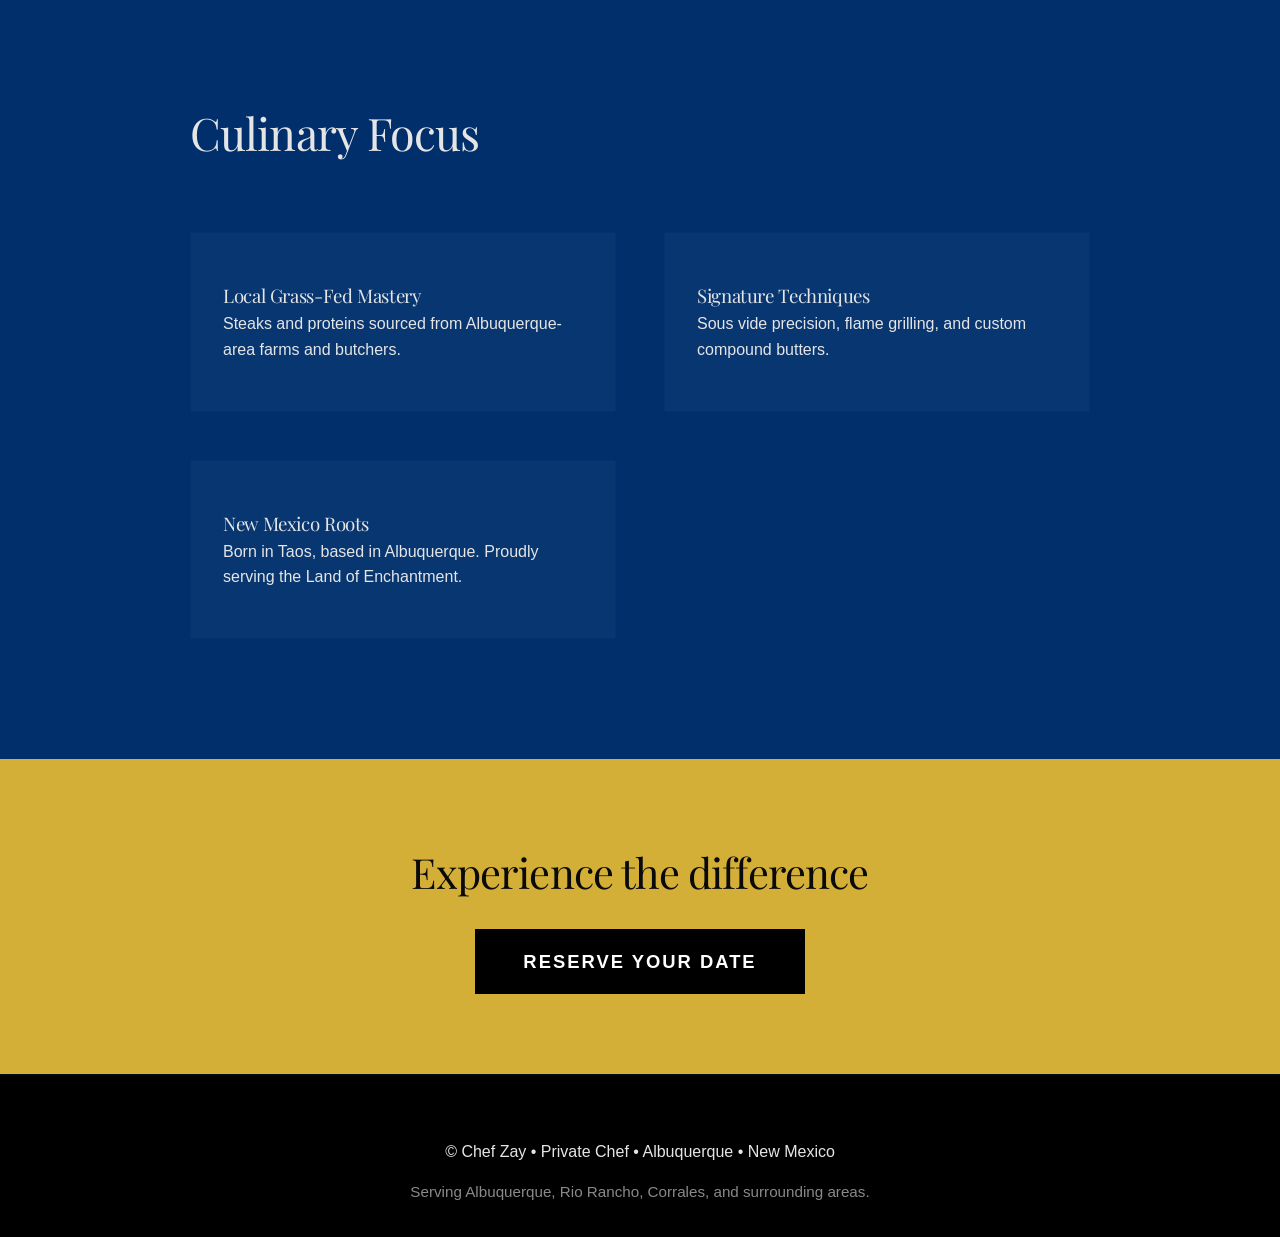
==== commit d41889e7: "Update hero image and section title in about.html" ====
--- a/about.html
+++ b/about.html
@@ -27,7 +27,7 @@
     </nav>
 
     <!-- Hero -->
-    <section class="hero" style="height: 70vh; background: linear-gradient(rgba(10,10,10,0.75), rgba(10,10,10,0.85)), url('New%20Mexico%20dinner%20ex2.PNG') center/cover no-repeat;">
+    <section class="hero" style="height: 70vh; background: linear-gradient(rgba(10,10,10,0.75), rgba(10,10,10,0.85)), url('New%20Mexico%20dinner%20ex3.PNG') center/cover no-repeat;">
         <div class="hero-content">
             <h1 style="font-size: 3.8rem;">Chef Zay</h1>
             <p class="tagline">Private Chef • Local Grass-Fed Steak Specialist • Albuquerque, New Mexico</p>
@@ -44,12 +44,11 @@
             </p>
             
             <div style="margin-top: 4rem; padding: 2.5rem; background: rgba(0, 47, 108, 0.15); border-left: 4px solid var(--gold);">
-                <h3 style="color: var(--gold); margin-bottom: 1rem;">Philosophy</h3>
+                <h3 style="color: var(--gold); margin-bottom: 1rem;">New Mexico Roots</h3>
+                <img src="New%20Mexico%20dinner%20ex2.PNG" alt="New Mexico Roots" style="width:100%; height:220px; object-fit:cover; margin-bottom:1.5rem; border:1px solid rgba(212,175,55,0.2);">
                 <p style="opacity: 0.9;">
-                    Rooted in the Animal-Based Guide — nose-to-tail eating with premium proteins, organs, raw dairy, fruit, and honey. 
-                    All sourcing prioritizes local Albuquerque farms and markets.
+                    Born in Taos, based in Albuquerque. Proudly serving the Land of Enchantment with local excellence.
                 </p>
-                <a href="Animal Base Diet Blue Print.pdf" target="_blank" style="color: var(--gold); margin-top: 1.5rem; display: inline-block; text-decoration: underline;">Download the Full Guide →</a>
             </div>
         </div>
     </section>
@@ -114,4 +113,4 @@
     </script>
 
 </body>
-</html>+</html>
--- a/Style.css
+++ b/Style.css
@@ -27,19 +27,10 @@
     letter-spacing: -0.02em;
 }
 
-h1 {
-    font-size: 4.5rem;
-    line-height: 1.1;
-}
+h1 { font-size: 4.5rem; line-height: 1.1; }
+h2 { font-size: 2.8rem; }
 
-h2 {
-    font-size: 2.8rem;
-}
-
-a {
-    color: inherit;
-    text-decoration: none;
-}
+a { color: inherit; text-decoration: none; }
 
 .navbar {
     position: fixed;
@@ -72,13 +63,41 @@
     letter-spacing: 1px;
 }
 
-.nav-links a:hover {
-    color: var(--gold);
+.nav-links a:hover { color: var(--gold); }
+
+/* Mobile Hamburger */
+.hamburger {
+    display: none;
+    flex-direction: column;
+    gap: 5px;
+    cursor: pointer;
+}
+.hamburger span {
+    width: 28px;
+    height: 3px;
+    background: var(--gold);
+    transition: all 0.3s;
+}
+
+.mobile-menu {
+    display: none;
+    position: fixed;
+    top: 70px;
+    left: 0;
+    width: 100%;
+    background: var(--vantablack);
+    padding: 2rem 5%;
+    flex-direction: column;
+    gap: 2rem;
+    font-size: 1.3rem;
+    z-index: 999;
+    border-top: 1px solid rgba(0, 47, 108, 0.3);
 }
 
 .hero {
     height: 100vh;
-    background: linear-gradient(rgba(10,10,10,0.75), rgba(10,10,10,0.85)), url('https://picsum.photos/id/1015/2000/1200') center/cover no-repeat;
+    background-size: cover;
+    background-position: center;
     display: flex;
     align-items: center;
     justify-content: center;
@@ -89,19 +108,28 @@
 .hero-content {
     max-width: 900px;
     padding: 0 2rem;
+    z-index: 2;
 }
 
-.hero h1 {
-    margin-bottom: 1.5rem;
-    color: white;
+.section { padding: 120px 8%; }
+.section-dark { background: var(--fordblue); }
+
+.services-grid, .menu-grid {
+    display: grid;
+    grid-template-columns: repeat(auto-fit, minmax(340px, 1fr));
+    gap: 3rem;
+    margin-top: 4rem;
 }
 
-.tagline {
-    font-size: 1.35rem;
-    margin-bottom: 3rem;
-    opacity: 0.9;
-    letter-spacing: 1px;
-    color: var(--light-text);
+.service-card, .menu-item {
+    background: rgba(255,255,255,0.03);
+    padding: 3rem 2rem;
+    border: 1px solid rgba(0, 47, 108, 0.4);
+    transition: all 0.4s ease;
+}
+.service-card:hover, .menu-item:hover {
+    border-color: var(--gold);
+    transform: translateY(-12px);
 }
 
 .cta-button {
@@ -117,46 +145,7 @@
     transition: all 0.4s ease;
     text-transform: uppercase;
 }
-
-.cta-button:hover {
-    background: white;
-    transform: scale(1.05);
-}
-
-.section {
-    padding: 120px 8%;
-}
-
-.section-dark {
-    background: var(--fordblue);
-}
-
-.text-center {
-    text-align: center;
-}
-
-.gold-accent {
-    color: var(--gold);
-}
-
-.services-grid {
-    display: grid;
-    grid-template-columns: repeat(auto-fit, minmax(340px, 1fr));
-    gap: 3rem;
-    margin-top: 4rem;
-}
-
-.service-card {
-    background: rgba(255,255,255,0.03);
-    padding: 3rem 2rem;
-    border: 1px solid rgba(0, 47, 108, 0.4);
-    transition: all 0.4s ease;
-}
-
-.service-card:hover {
-    border-color: var(--gold);
-    transform: translateY(-12px);
-}
+.cta-button:hover { background: white; transform: scale(1.05); }
 
 footer {
     background: #000;
@@ -165,7 +154,13 @@
     border-top: 1px solid rgba(0, 47, 108, 0.3);
 }
 
+/* Mobile Responsiveness */
 @media (max-width: 768px) {
     h1 { font-size: 3.2rem; }
-    .nav-links { gap: 1.5rem; font-size: 1rem; }
+    h2 { font-size: 2.2rem; }
+    .nav-links { display: none; }
+    .hamburger { display: flex; }
+    .section { padding: 80px 5%; }
+    .services-grid, .menu-grid { grid-template-columns: 1fr; }
+    .booking-form { padding: 2rem; margin: 2rem 5%; }
 }
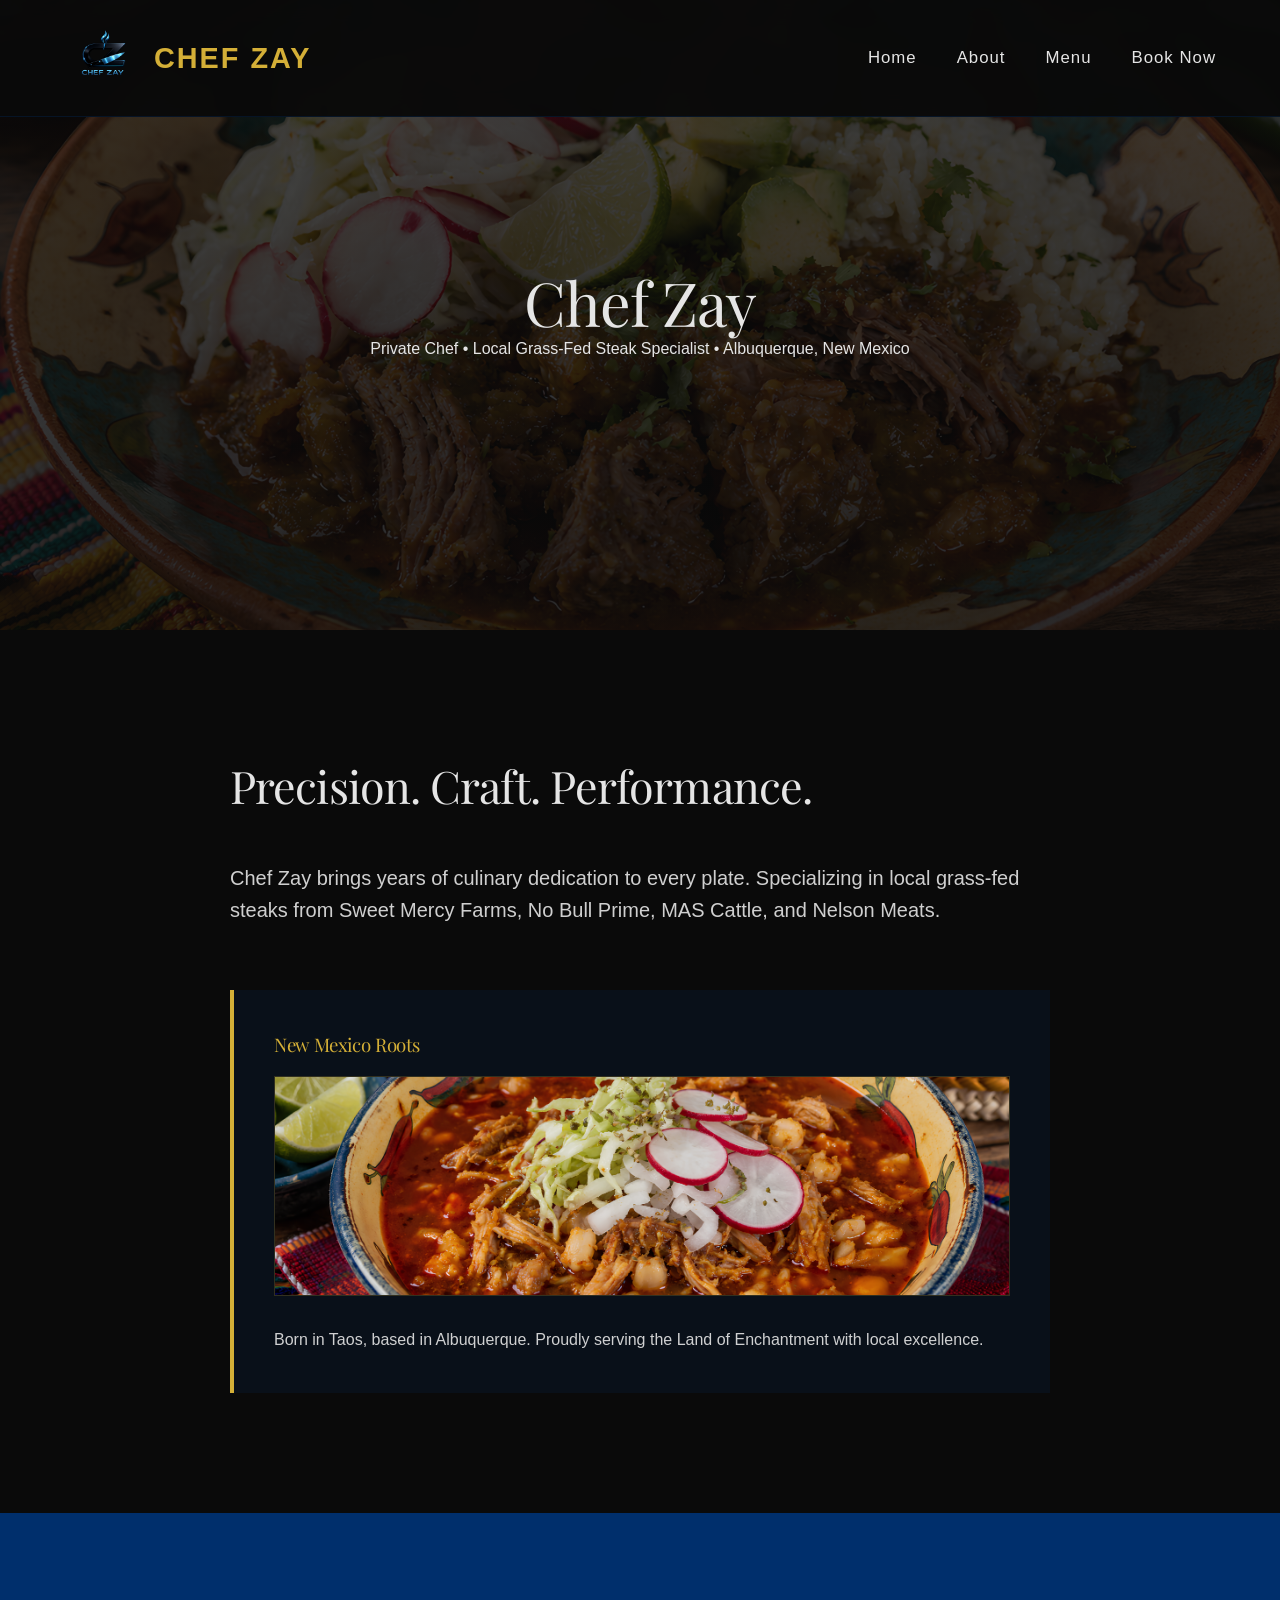
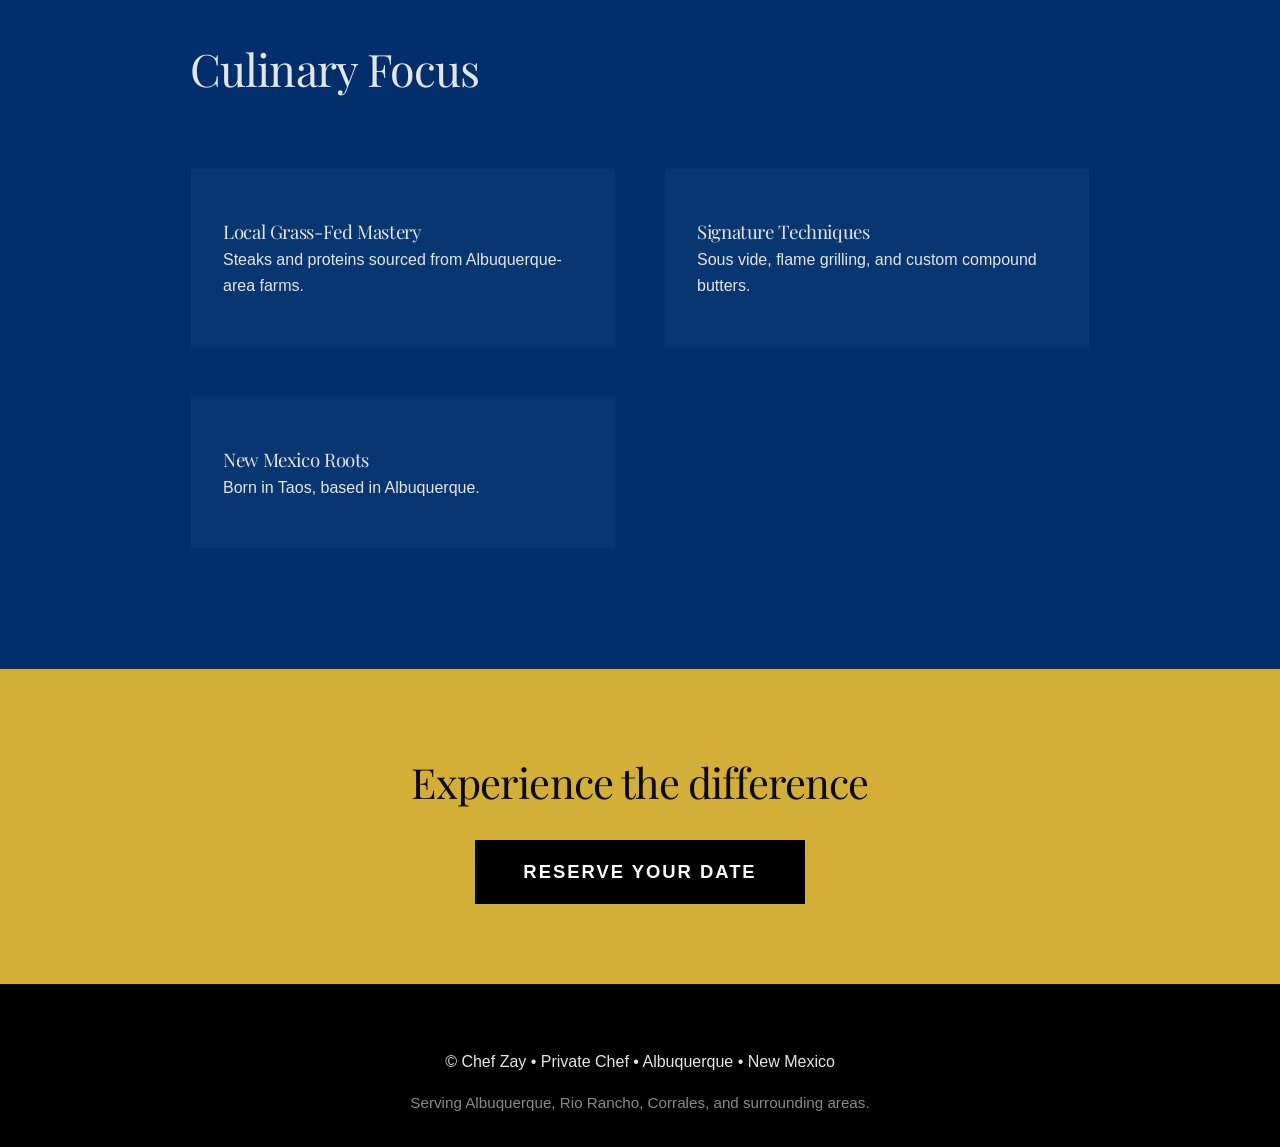
==== commit 2bfe9a8b: "Remove HTML comments for cleaner code" ====
--- a/about.html
+++ b/about.html
@@ -12,7 +12,6 @@
 </head>
 <body>
 
-    <!-- Navbar -->
     <nav class="navbar">
         <div class="logo">
             <img src="Chefzaylogo.PNG" alt="Chef Zay Logo" style="height: 78px; width: auto;">
@@ -26,7 +25,6 @@
         </div>
     </nav>
 
-    <!-- Hero -->
     <section class="hero" style="height: 70vh; background: linear-gradient(rgba(10,10,10,0.75), rgba(10,10,10,0.85)), url('New%20Mexico%20dinner%20ex3.PNG') center/cover no-repeat;">
         <div class="hero-content">
             <h1 style="font-size: 3.8rem;">Chef Zay</h1>
@@ -34,13 +32,11 @@
         </div>
     </section>
 
-    <!-- Bio -->
     <section class="section">
         <div style="max-width: 820px; margin: 0 auto;">
             <h2>Precision. Craft. Performance.</h2>
             <p style="font-size: 1.25rem; margin-top: 2.5rem; opacity: 0.9;">
                 Chef Zay brings years of culinary dedication to every plate. Specializing in local grass-fed steaks from Sweet Mercy Farms, No Bull Prime, MAS Cattle, and Nelson Meats. 
-                Signature techniques include sous vide, flame grilling, and custom butter basting including Lemon Pepper Rainbow Trout.
             </p>
             
             <div style="margin-top: 4rem; padding: 2.5rem; background: rgba(0, 47, 108, 0.15); border-left: 4px solid var(--gold);">
@@ -53,40 +49,36 @@
         </div>
     </section>
 
-    <!-- Highlights -->
     <section class="section section-dark">
         <div class="text-center" style="max-width: 900px; margin: 0 auto;">
             <h2>Culinary Focus</h2>
             <div class="services-grid" style="margin-top: 4rem;">
                 <div class="service-card">
                     <h3>Local Grass-Fed Mastery</h3>
-                    <p>Steaks and proteins sourced from Albuquerque-area farms and butchers.</p>
+                    <p>Steaks and proteins sourced from Albuquerque-area farms.</p>
                 </div>
                 <div class="service-card">
                     <h3>Signature Techniques</h3>
-                    <p>Sous vide precision, flame grilling, and custom compound butters.</p>
+                    <p>Sous vide, flame grilling, and custom compound butters.</p>
                 </div>
                 <div class="service-card">
                     <h3>New Mexico Roots</h3>
-                    <p>Born in Taos, based in Albuquerque. Proudly serving the Land of Enchantment.</p>
+                    <p>Born in Taos, based in Albuquerque.</p>
                 </div>
             </div>
         </div>
     </section>
 
-    <!-- CTA -->
     <section style="background: var(--gold); color: var(--vantablack); padding: 5rem 8%; text-align: center;">
         <h2 style="font-size: 2.6rem; margin-bottom: 1.5rem;">Experience the difference</h2>
         <a href="booking.html" class="cta-button" style="background: #000; color: white; font-size: 1.15rem;">Reserve Your Date</a>
     </section>
 
-    <!-- Footer -->
     <footer>
         <p style="margin-bottom: 1rem;">© Chef Zay • Private Chef • Albuquerque • New Mexico</p>
         <p style="opacity: 0.6; font-size: 0.95rem;">Serving Albuquerque, Rio Rancho, Corrales, and surrounding areas.</p>
     </footer>
 
-    <!-- Mobile Menu Script -->
     <script>
         const hamburger = document.createElement('div');
         hamburger.className = 'hamburger';
@@ -111,6 +103,5 @@
             spans[2].style.transform = mobileMenu.classList.contains('active') ? 'rotate(-45deg) translate(7px, -6px)' : '';
         });
     </script>
-
 </body>
 </html>
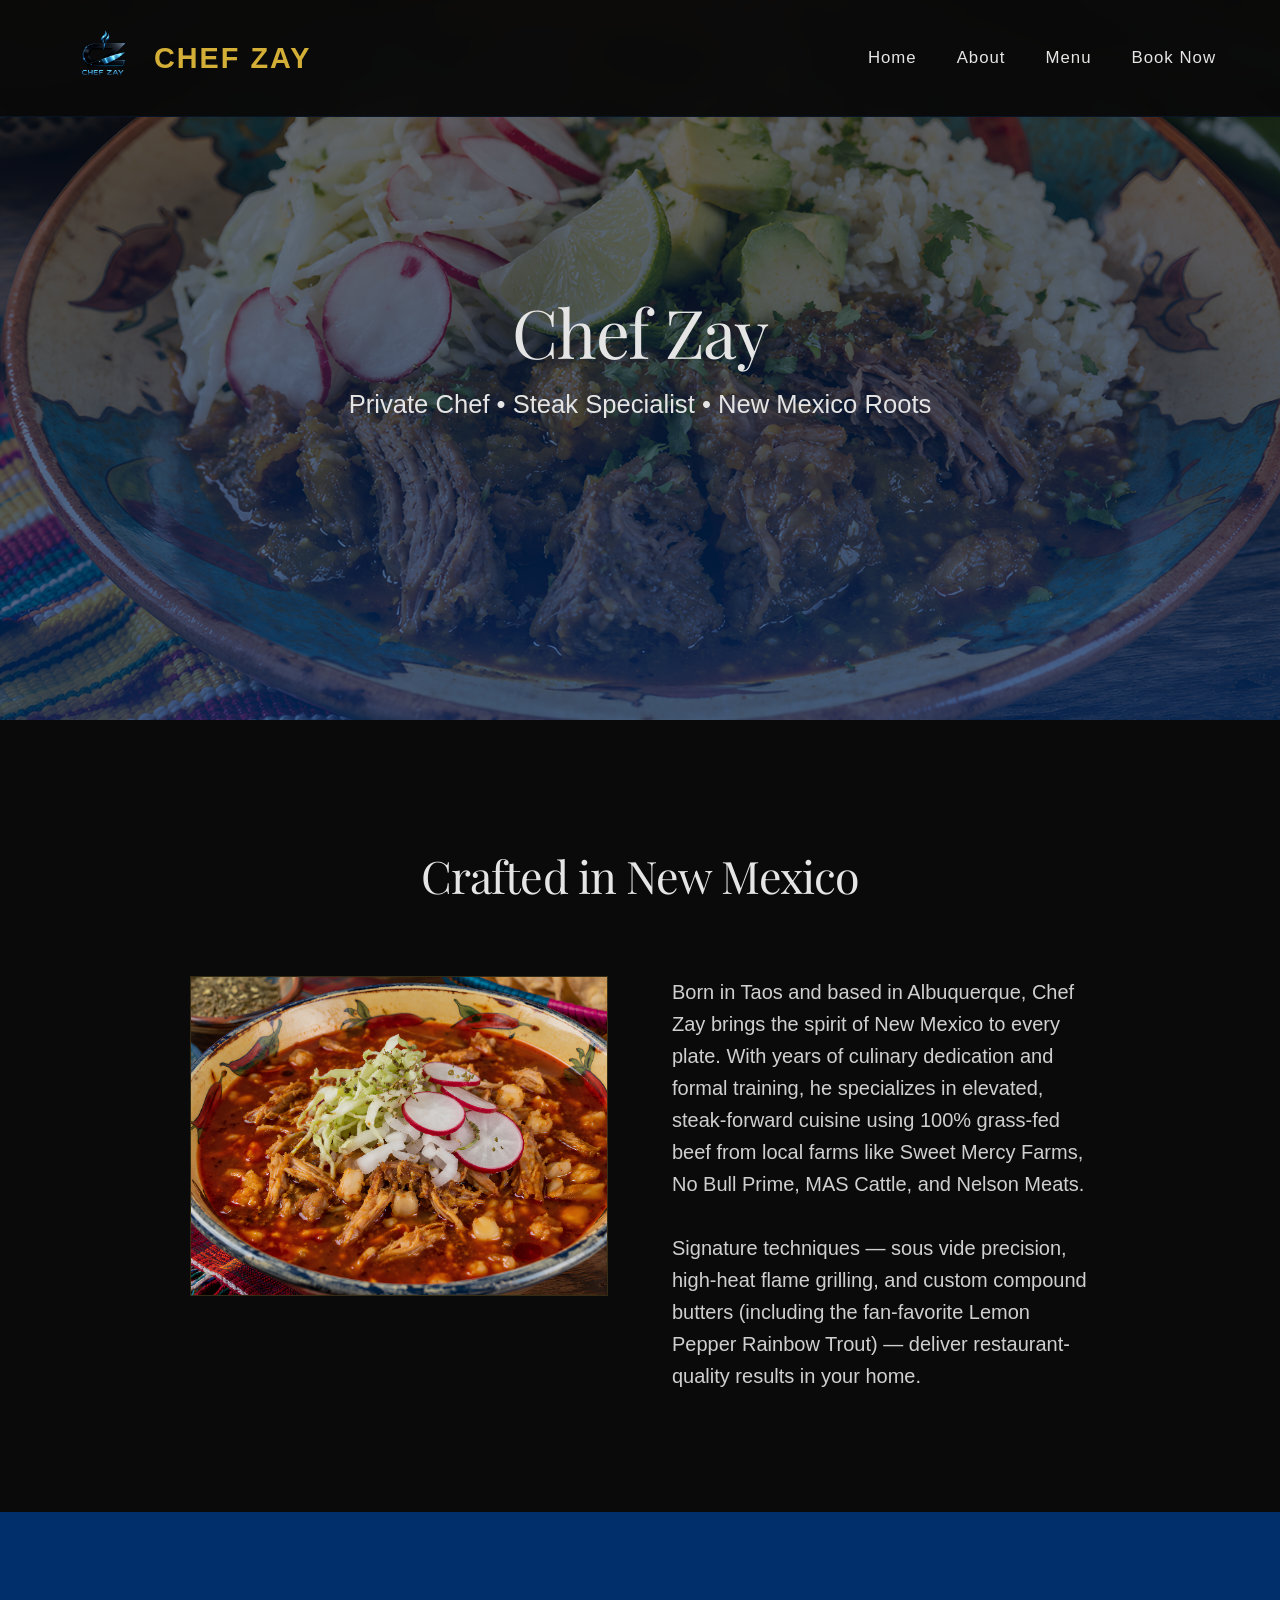
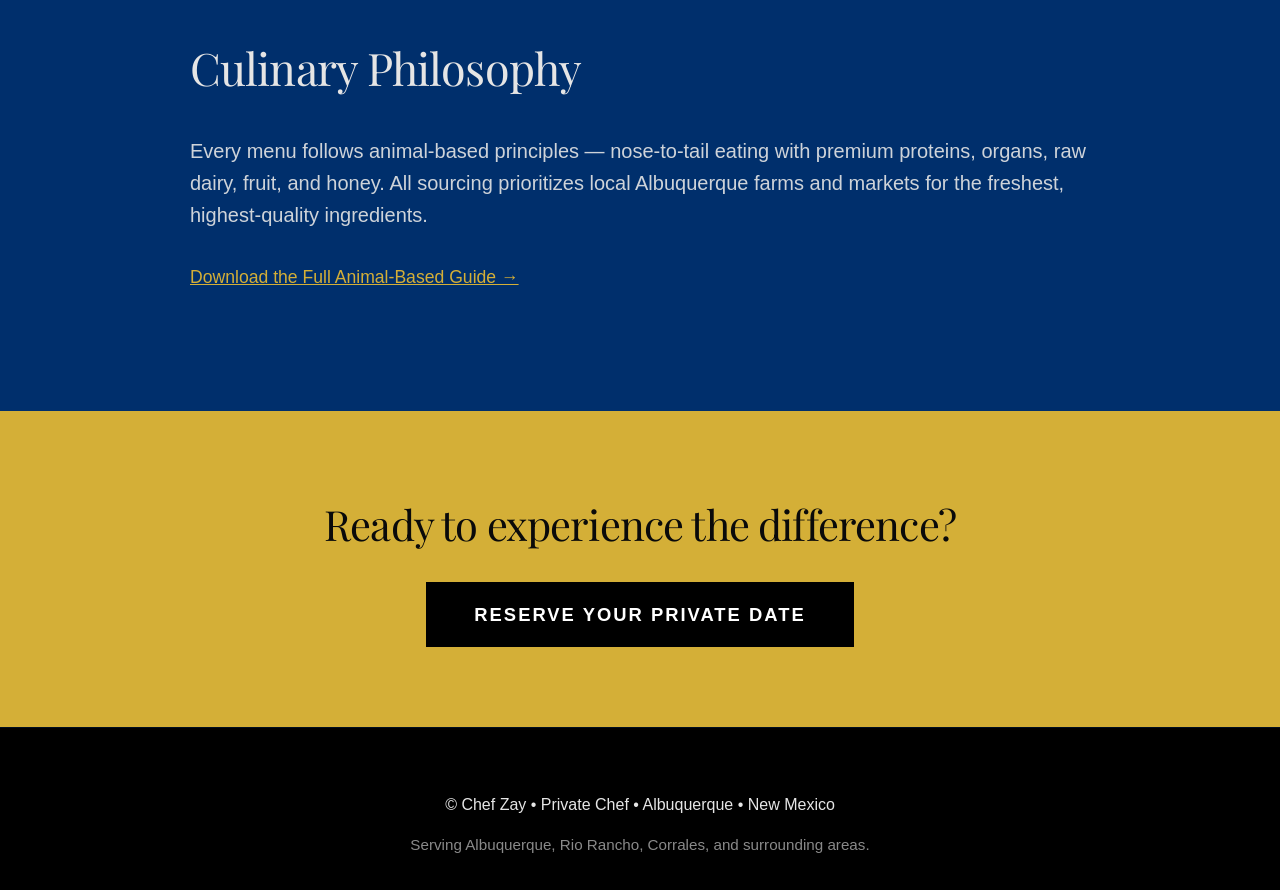
==== commit 090d5c8a: "Enhance about page layout and content Updated the about section with improved styling and content, i" ====
--- a/about.html
+++ b/about.html
@@ -8,6 +8,26 @@
     <link rel="stylesheet" href="Style.css">
     <style>
         @import url('https://fonts.googleapis.com/css2?family=Playfair+Display:wght@400;700&family=Inter:wght@400;500;600&display=swap');
+        
+        .about-hero {
+            height: 80vh;
+            background: linear-gradient(rgba(10,10,10,0.6), rgba(0,47,108,0.7)), url('New%20Mexico%20dinner%20ex3.PNG') center/cover no-repeat;
+            display: flex;
+            align-items: center;
+            justify-content: center;
+            text-align: center;
+        }
+        
+        .story-grid {
+            display: grid;
+            grid-template-columns: 1fr 1fr;
+            gap: 4rem;
+            margin-top: 4rem;
+        }
+        
+        @media (max-width: 768px) {
+            .story-grid { grid-template-columns: 1fr; }
+        }
     </style>
 </head>
 <body>
@@ -23,55 +43,62 @@
             <a href="menu.html">Menu</a>
             <a href="booking.html">Book Now</a>
         </div>
+        <div class="hamburger">
+            <span></span>
+            <span></span>
+            <span></span>
+        </div>
     </nav>
 
-    <section class="hero" style="height: 70vh; background: linear-gradient(rgba(10,10,10,0.75), rgba(10,10,10,0.85)), url('New%20Mexico%20dinner%20ex3.PNG') center/cover no-repeat;">
+    <div class="mobile-menu" id="mobileMenu">
+        <a href="index.html">Home</a>
+        <a href="about.html">About</a>
+        <a href="menu.html">Menu</a>
+        <a href="booking.html">Book Now</a>
+    </div>
+
+    <section class="about-hero">
         <div class="hero-content">
-            <h1 style="font-size: 3.8rem;">Chef Zay</h1>
-            <p class="tagline">Private Chef • Local Grass-Fed Steak Specialist • Albuquerque, New Mexico</p>
+            <h1 style="font-size: 4.2rem;">Chef Zay</h1>
+            <p class="tagline" style="font-size: 1.6rem; margin-top: 1rem;">Private Chef • Steak Specialist • New Mexico Roots</p>
         </div>
     </section>
 
     <section class="section">
-        <div style="max-width: 820px; margin: 0 auto;">
-            <h2>Precision. Craft. Performance.</h2>
-            <p style="font-size: 1.25rem; margin-top: 2.5rem; opacity: 0.9;">
-                Chef Zay brings years of culinary dedication to every plate. Specializing in local grass-fed steaks from Sweet Mercy Farms, No Bull Prime, MAS Cattle, and Nelson Meats. 
-            </p>
+        <div style="max-width: 900px; margin: 0 auto;">
+            <h2 style="text-align: center; margin-bottom: 3rem;">Crafted in New Mexico</h2>
             
-            <div style="margin-top: 4rem; padding: 2.5rem; background: rgba(0, 47, 108, 0.15); border-left: 4px solid var(--gold);">
-                <h3 style="color: var(--gold); margin-bottom: 1rem;">New Mexico Roots</h3>
-                <img src="New%20Mexico%20dinner%20ex2.PNG" alt="New Mexico Roots" style="width:100%; height:220px; object-fit:cover; margin-bottom:1.5rem; border:1px solid rgba(212,175,55,0.2);">
-                <p style="opacity: 0.9;">
-                    Born in Taos, based in Albuquerque. Proudly serving the Land of Enchantment with local excellence.
-                </p>
+            <div class="story-grid">
+                <div>
+                    <img src="New%20Mexico%20dinner%20ex2.PNG" alt="New Mexico Roots" style="width:100%; height:320px; object-fit:cover; border:1px solid rgba(212,175,55,0.2);">
+                </div>
+                <div>
+                    <p style="font-size: 1.25rem; opacity: 0.9;">
+                        Born in Taos and based in Albuquerque, Chef Zay brings the spirit of New Mexico to every plate. 
+                        With years of culinary dedication and formal training, he specializes in elevated, steak-forward cuisine using 100% grass-fed beef from local farms like Sweet Mercy Farms, No Bull Prime, MAS Cattle, and Nelson Meats.
+                    </p>
+                    <p style="font-size: 1.25rem; margin-top: 2rem; opacity: 0.9;">
+                        Signature techniques — sous vide precision, high-heat flame grilling, and custom compound butters (including the fan-favorite Lemon Pepper Rainbow Trout) — deliver restaurant-quality results in your home.
+                    </p>
+                </div>
             </div>
         </div>
     </section>
 
     <section class="section section-dark">
         <div class="text-center" style="max-width: 900px; margin: 0 auto;">
-            <h2>Culinary Focus</h2>
-            <div class="services-grid" style="margin-top: 4rem;">
-                <div class="service-card">
-                    <h3>Local Grass-Fed Mastery</h3>
-                    <p>Steaks and proteins sourced from Albuquerque-area farms.</p>
-                </div>
-                <div class="service-card">
-                    <h3>Signature Techniques</h3>
-                    <p>Sous vide, flame grilling, and custom compound butters.</p>
-                </div>
-                <div class="service-card">
-                    <h3>New Mexico Roots</h3>
-                    <p>Born in Taos, based in Albuquerque.</p>
-                </div>
-            </div>
+            <h2>Culinary Philosophy</h2>
+            <p style="font-size: 1.25rem; margin-top: 2rem; opacity: 0.9;">
+                Every menu follows animal-based principles — nose-to-tail eating with premium proteins, organs, raw dairy, fruit, and honey. 
+                All sourcing prioritizes local Albuquerque farms and markets for the freshest, highest-quality ingredients.
+            </p>
+            <a href="Animal Base Diet Blue Print.pdf" target="_blank" style="color: var(--gold); margin-top: 2rem; display: inline-block; text-decoration: underline; font-size: 1.1rem;">Download the Full Animal-Based Guide →</a>
         </div>
     </section>
 
     <section style="background: var(--gold); color: var(--vantablack); padding: 5rem 8%; text-align: center;">
-        <h2 style="font-size: 2.6rem; margin-bottom: 1.5rem;">Experience the difference</h2>
-        <a href="booking.html" class="cta-button" style="background: #000; color: white; font-size: 1.15rem;">Reserve Your Date</a>
+        <h2 style="font-size: 2.6rem; margin-bottom: 1.5rem;">Ready to experience the difference?</h2>
+        <a href="booking.html" class="cta-button" style="background: #000; color: white; font-size: 1.15rem;">Reserve Your Private Date</a>
     </section>
 
     <footer>
@@ -80,27 +107,11 @@
     </footer>
 
     <script>
-        const hamburger = document.createElement('div');
-        hamburger.className = 'hamburger';
-        hamburger.innerHTML = `<span></span><span></span><span></span>`;
-        document.querySelector('.navbar').appendChild(hamburger);
-
-        const mobileMenu = document.createElement('div');
-        mobileMenu.className = 'mobile-menu';
-        mobileMenu.innerHTML = `
-            <a href="index.html">Home</a>
-            <a href="about.html">About</a>
-            <a href="menu.html">Menu</a>
-            <a href="booking.html">Book Now</a>
-        `;
-        document.body.appendChild(mobileMenu);
-
+        const hamburger = document.querySelector('.hamburger');
+        const mobileMenu = document.getElementById('mobileMenu');
         hamburger.addEventListener('click', () => {
             mobileMenu.classList.toggle('active');
-            const spans = hamburger.querySelectorAll('span');
-            spans[0].style.transform = mobileMenu.classList.contains('active') ? 'rotate(45deg) translate(5px, 5px)' : '';
-            spans[1].style.opacity = mobileMenu.classList.contains('active') ? '0' : '1';
-            spans[2].style.transform = mobileMenu.classList.contains('active') ? 'rotate(-45deg) translate(7px, -6px)' : '';
+            hamburger.classList.toggle('active');
         });
     </script>
 </body>
--- a/Style.css
+++ b/Style.css
@@ -65,7 +65,7 @@
 
 .nav-links a:hover { color: var(--gold); }
 
-/* Mobile Hamburger */
+/* Hamburger */
 .hamburger {
     display: none;
     flex-direction: column;
@@ -77,6 +77,15 @@
     height: 3px;
     background: var(--gold);
     transition: all 0.3s;
+}
+.hamburger.active span:nth-child(1) {
+    transform: rotate(45deg) translate(5px, 5px);
+}
+.hamburger.active span:nth-child(2) {
+    opacity: 0;
+}
+.hamburger.active span:nth-child(3) {
+    transform: rotate(-45deg) translate(7px, -6px);
 }
 
 .mobile-menu {
@@ -92,6 +101,9 @@
     font-size: 1.3rem;
     z-index: 999;
     border-top: 1px solid rgba(0, 47, 108, 0.3);
+}
+.mobile-menu.active {
+    display: flex;
 }
 
 .hero {
@@ -154,7 +166,7 @@
     border-top: 1px solid rgba(0, 47, 108, 0.3);
 }
 
-/* Mobile Responsiveness */
+/* Mobile */
 @media (max-width: 768px) {
     h1 { font-size: 3.2rem; }
     h2 { font-size: 2.2rem; }
@@ -163,4 +175,4 @@
     .section { padding: 80px 5%; }
     .services-grid, .menu-grid { grid-template-columns: 1fr; }
     .booking-form { padding: 2rem; margin: 2rem 5%; }
-}+}
